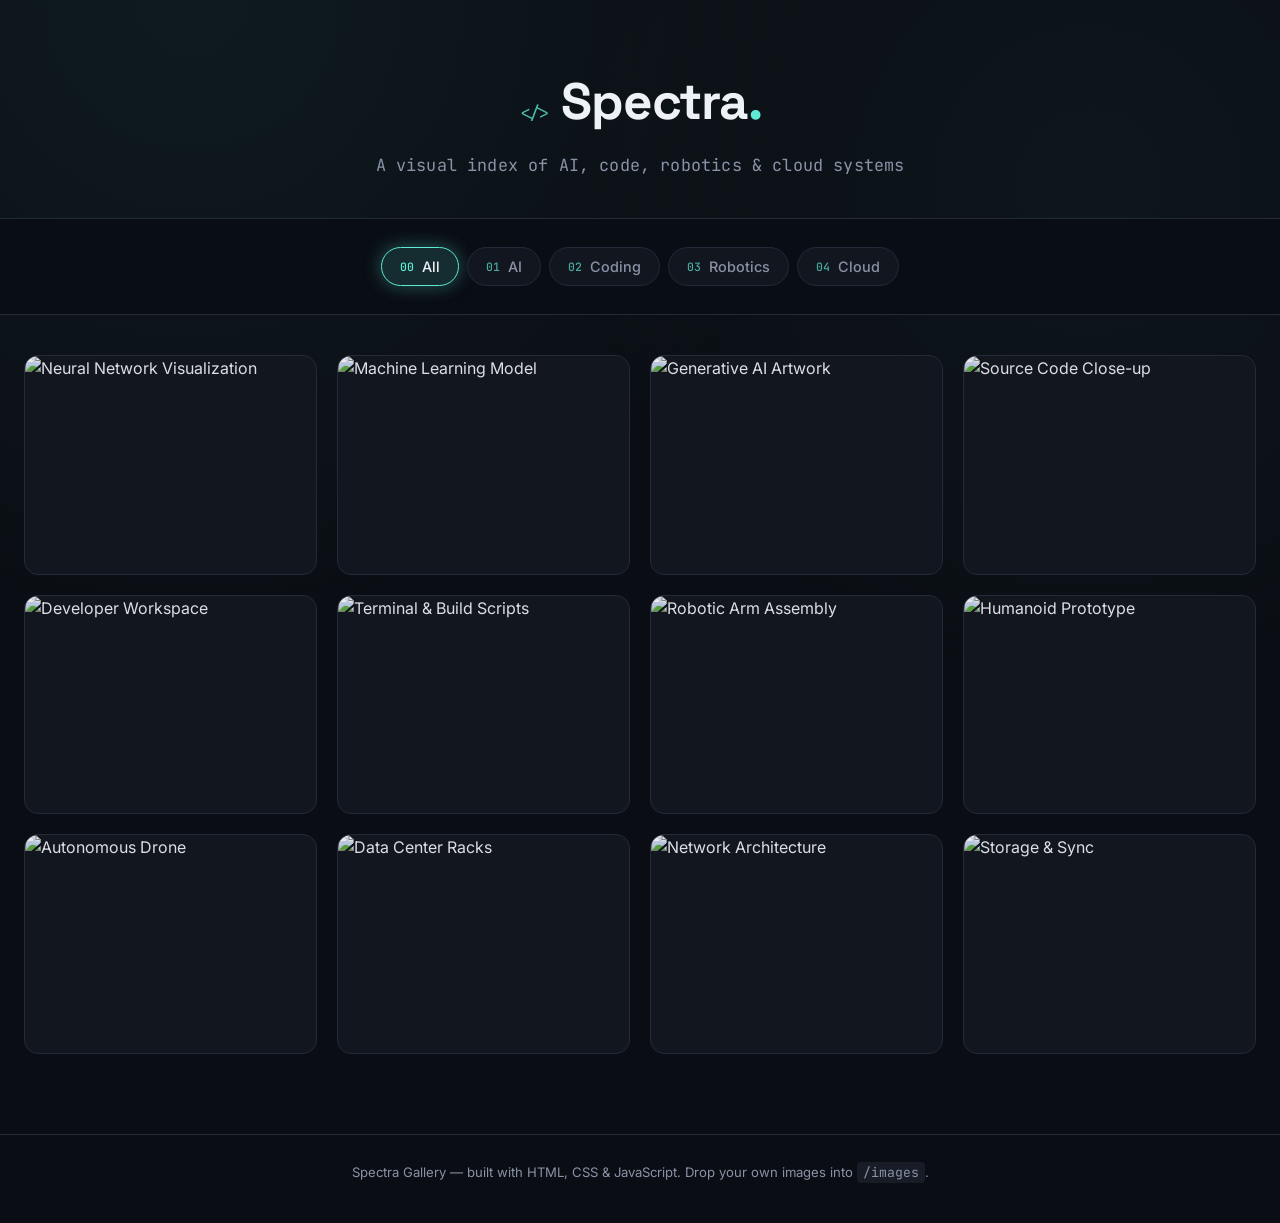
==== index.html @ 5295acdb "Initial commit" ====
<!DOCTYPE html>
<html lang="en">
<head>
  <meta charset="UTF-8" />
  <meta name="viewport" content="width=device-width, initial-scale=1.0" />
  <title>Future Tech Gallery</title>

  <!-- Google Fonts: Space Grotesk (display), Inter (body), JetBrains Mono (meta/labels) -->
  <link rel="preconnect" href="https://fonts.googleapis.com">
  <link rel="preconnect" href="https://fonts.gstatic.com" crossorigin>
  <link href="https://fonts.googleapis.com/css2?family=Space+Grotesk:wght@500;600;700&family=Inter:wght@400;500;600&family=JetBrains+Mono:wght@400;500&display=swap" rel="stylesheet">

  <link rel="stylesheet" href="style.css" />
</head>
<body>

  <!-- ============================= -->
  <!-- HEADER / HERO SECTION         -->
  <!-- ============================= -->
  <header class="site-header">
    <div class="header-inner">
      <div class="brand">
        <span class="brand-mark">&lt;/&gt;</span>
        <span class="brand-name">Spectra<span class="brand-dot">.</span></span>
      </div>
      <p class="brand-tagline">A visual index of AI, code, robotics &amp; cloud systems</p>
    </div>

    <!-- Decorative scanning line, purely aesthetic -->
    <div class="scan-line" aria-hidden="true"></div>
  </header>

  <!-- ============================= -->
  <!-- CATEGORY FILTER BAR           -->
  <!-- ============================= -->
  <nav class="filter-bar" aria-label="Filter gallery by category">
    <div class="filter-track" id="filterTrack">
      <button class="filter-btn is-active" data-filter="all">
        <span class="filter-index">00</span> All
      </button>
      <button class="filter-btn" data-filter="ai">
        <span class="filter-index">01</span> AI
      </button>
      <button class="filter-btn" data-filter="coding">
        <span class="filter-index">02</span> Coding
      </button>
      <button class="filter-btn" data-filter="robotics">
        <span class="filter-index">03</span> Robotics
      </button>
      <button class="filter-btn" data-filter="cloud">
        <span class="filter-index">04</span> Cloud
      </button>
    </div>
  </nav>

  <!-- ============================= -->
  <!-- MAIN GALLERY GRID             -->
  <!-- ============================= -->
  <main class="gallery-wrapper">
    <section class="gallery-grid" id="galleryGrid">
      <!-- Gallery items are rendered dynamically by script.js from the imageData array,
           but static markup is included here as the semantic source of truth /
           no-JS fallback. Each figure maps 1:1 to an entry in script.js. -->

      <!-- AI -->
      <figure class="gallery-item" data-category="ai" data-index="0">
        <img src="images/ai1.jpg" alt="Neural network visualization" loading="lazy" />
        <figcaption class="item-overlay">
          <span class="item-tag">AI</span>
          <span class="item-title">Neural Network Visualization</span>
        </figcaption>
      </figure>

      <figure class="gallery-item" data-category="ai" data-index="1">
        <img src="images/ai2.jpg" alt="Machine learning data model" loading="lazy" />
        <figcaption class="item-overlay">
          <span class="item-tag">AI</span>
          <span class="item-title">Machine Learning Model</span>
        </figcaption>
      </figure>

      <figure class="gallery-item" data-category="ai" data-index="2">
        <img src="images/ai3.jpg" alt="Generative AI artwork" loading="lazy" />
        <figcaption class="item-overlay">
          <span class="item-tag">AI</span>
          <span class="item-title">Generative AI Artwork</span>
        </figcaption>
      </figure>

      <!-- Coding -->
      <figure class="gallery-item" data-category="coding" data-index="3">
        <img src="images/code1.jpg" alt="Source code on screen" loading="lazy" />
        <figcaption class="item-overlay">
          <span class="item-tag">Coding</span>
          <span class="item-title">Source Code Close-up</span>
        </figcaption>
      </figure>

      <figure class="gallery-item" data-category="coding" data-index="4">
        <img src="images/code2.jpg" alt="Developer workspace setup" loading="lazy" />
        <figcaption class="item-overlay">
          <span class="item-tag">Coding</span>
          <span class="item-title">Developer Workspace</span>
        </figcaption>
      </figure>

      <figure class="gallery-item" data-category="coding" data-index="5">
        <img src="images/code3.jpg" alt="Terminal running build scripts" loading="lazy" />
        <figcaption class="item-overlay">
          <span class="item-tag">Coding</span>
          <span class="item-title">Terminal &amp; Build Scripts</span>
        </figcaption>
      </figure>

      <!-- Robotics -->
      <figure class="gallery-item" data-category="robotics" data-index="6">
        <img src="images/robot1.jpg" alt="Robotic arm on assembly line" loading="lazy" />
        <figcaption class="item-overlay">
          <span class="item-tag">Robotics</span>
          <span class="item-title">Robotic Arm Assembly</span>
        </figcaption>
      </figure>

      <figure class="gallery-item" data-category="robotics" data-index="7">
        <img src="images/robot2.jpg" alt="Humanoid robot prototype" loading="lazy" />
        <figcaption class="item-overlay">
          <span class="item-tag">Robotics</span>
          <span class="item-title">Humanoid Prototype</span>
        </figcaption>
      </figure>

      <figure class="gallery-item" data-category="robotics" data-index="8">
        <img src="images/robot3.jpg" alt="Autonomous drone in flight" loading="lazy" />
        <figcaption class="item-overlay">
          <span class="item-tag">Robotics</span>
          <span class="item-title">Autonomous Drone</span>
        </figcaption>
      </figure>

      <!-- Cloud -->
      <figure class="gallery-item" data-category="cloud" data-index="9">
        <img src="images/cloud1.jpg" alt="Cloud data center server racks" loading="lazy" />
        <figcaption class="item-overlay">
          <span class="item-tag">Cloud</span>
          <span class="item-title">Data Center Racks</span>
        </figcaption>
      </figure>

      <figure class="gallery-item" data-category="cloud" data-index="10">
        <img src="images/cloud2.jpg" alt="Cloud network architecture diagram" loading="lazy" />
        <figcaption class="item-overlay">
          <span class="item-tag">Cloud</span>
          <span class="item-title">Network Architecture</span>
        </figcaption>
      </figure>

      <figure class="gallery-item" data-category="cloud" data-index="11">
        <img src="images/cloud3.jpg" alt="Cloud storage and sync visualization" loading="lazy" />
        <figcaption class="item-overlay">
          <span class="item-tag">Cloud</span>
          <span class="item-title">Storage &amp; Sync</span>
        </figcaption>
      </figure>

    </section>

    <!-- Empty state shown when a filter matches nothing (kept hidden by default) -->
    <p class="empty-state" id="emptyState" hidden>No images in this category yet.</p>
  </main>

  <!-- ============================= -->
  <!-- LIGHTBOX / MODAL VIEWER       -->
  <!-- ============================= -->
  <div class="lightbox" id="lightbox" aria-hidden="true" role="dialog" aria-modal="true" aria-label="Image viewer">
    <div class="lightbox-backdrop" id="lightboxBackdrop"></div>

    <div class="lightbox-shell">
      <!-- Top meta bar: category tag + counter + close -->
      <div class="lightbox-meta">
        <span class="lightbox-tag" id="lightboxTag">AI</span>
        <span class="lightbox-counter" id="lightboxCounter">01 / 12</span>
        <button class="lightbox-close" id="lightboxClose" aria-label="Close viewer (Esc)">
          <span></span><span></span>
        </button>
      </div>

      <!-- Image stage -->
      <div class="lightbox-stage">
        <button class="lightbox-nav lightbox-prev" id="lightboxPrev" aria-label="Previous image">
          <svg viewBox="0 0 24 24" fill="none"><path d="M15 6l-6 6 6 6" stroke="currentColor" stroke-width="2" stroke-linecap="round" stroke-linejoin="round"/></svg>
        </button>

        <figure class="lightbox-figure">
          <img src="" alt="" id="lightboxImage" />
          <figcaption class="lightbox-caption" id="lightboxCaption"></figcaption>
        </figure>

        <button class="lightbox-nav lightbox-next" id="lightboxNext" aria-label="Next image">
          <svg viewBox="0 0 24 24" fill="none"><path d="M9 6l6 6-6 6" stroke="currentColor" stroke-width="2" stroke-linecap="round" stroke-linejoin="round"/></svg>
        </button>
      </div>

      <p class="lightbox-hint">Use <kbd>&larr;</kbd> <kbd>&rarr;</kbd> to navigate &middot; <kbd>Esc</kbd> to close</p>
    </div>
  </div>

  <footer class="site-footer">
    <p>Spectra Gallery &mdash; built with HTML, CSS &amp; JavaScript. Drop your own images into <code>/images</code>.</p>
  </footer>

  <script src="script.js"></script>
</body>
</html>
---- style.css ----
/* =====================================================================
   SPECTRA GALLERY — STYLESHEET
   Design tokens
   ---------------------------------------------------------------------
   Color:
     --bg            #0a0e14   deep near-black navy (base canvas)
     --surface       #12161f   card / panel surface
     --surface-alt   #171c27   elevated surface (hover state)
     --border        #232a38   hairline borders
     --text-primary  #eef1f6   headings / high-emphasis text
     --text-muted    #8992a6   secondary / supporting text
     --accent        #5eead4   teal — the single signature accent color
     --accent-dim    rgba(94,234,212,.14)
   Type:
     Display  -> 'Space Grotesk' (headings, brand)
     Body     -> 'Inter' (paragraphs, buttons)
     Mono     -> 'JetBrains Mono' (tags, counters, index numerals —
                 a nod to the dev/AI subject matter)
   ===================================================================== */

:root {
  --bg: #0a0e14;
  --surface: #12161f;
  --surface-alt: #171c27;
  --border: #232a38;
  --text-primary: #eef1f6;
  --text-muted: #8992a6;
  --accent: #5eead4;
  --accent-soft: rgba(94, 234, 212, 0.14);
  --accent-glow: rgba(94, 234, 212, 0.35);
  --radius-sm: 8px;
  --radius-md: 14px;
  --radius-lg: 20px;
  --ease: cubic-bezier(0.22, 1, 0.36, 1);
}

/* ---------------------------------------------------------------------
   RESET
--------------------------------------------------------------------- */
* {
  margin: 0;
  padding: 0;
  box-sizing: border-box;
}

html {
  scroll-behavior: smooth;
}

body {
  background: var(--bg);
  color: var(--text-primary);
  font-family: "Inter", system-ui, sans-serif;
  line-height: 1.5;
  min-height: 100vh;
  overflow-x: hidden;
  /* Subtle ambient radial glow behind everything — restrained, not maximalist */
  background-image:
    radial-gradient(circle at 15% 0%, rgba(94, 234, 212, 0.06), transparent 45%),
    radial-gradient(circle at 85% 20%, rgba(94, 234, 212, 0.04), transparent 40%);
  background-attachment: fixed;
}

img {
  display: block;
  max-width: 100%;
}

button {
  font-family: inherit;
  cursor: pointer;
  border: none;
  background: none;
  color: inherit;
}

kbd {
  font-family: "JetBrains Mono", monospace;
  background: var(--surface-alt);
  border: 1px solid var(--border);
  border-radius: 4px;
  padding: 1px 6px;
  font-size: 0.75rem;
}

/* Respect reduced-motion preference site-wide */
@media (prefers-reduced-motion: reduce) {
  * {
    animation-duration: 0.001ms !important;
    animation-iteration-count: 1 !important;
    transition-duration: 0.001ms !important;
    scroll-behavior: auto !important;
  }
}

/* ---------------------------------------------------------------------
   HEADER / HERO
--------------------------------------------------------------------- */
.site-header {
  position: relative;
  padding: 64px 24px 40px;
  text-align: center;
  overflow: hidden;
  border-bottom: 1px solid var(--border);
}

.header-inner {
  position: relative;
  z-index: 2;
}

.brand {
  display: inline-flex;
  align-items: baseline;
  gap: 10px;
  font-family: "Space Grotesk", sans-serif;
}

.brand-mark {
  font-family: "JetBrains Mono", monospace;
  color: var(--accent);
  font-size: 1.1rem;
  opacity: 0.8;
}

.brand-name {
  font-size: clamp(2rem, 5vw, 3.2rem);
  font-weight: 700;
  letter-spacing: -0.02em;
}

.brand-dot {
  color: var(--accent);
}

.brand-tagline {
  margin-top: 12px;
  color: var(--text-muted);
  font-size: clamp(0.9rem, 1.5vw, 1.05rem);
  font-family: "JetBrains Mono", monospace;
  letter-spacing: 0.01em;
}

/* Decorative animated scan-line under the hero — signature motion accent */
.scan-line {
  position: absolute;
  bottom: 0;
  left: -100%;
  width: 40%;
  height: 1px;
  background: linear-gradient(90deg, transparent, var(--accent), transparent);
  animation: scan 5s linear infinite;
  opacity: 0.7;
}

@keyframes scan {
  0% { left: -40%; }
  100% { left: 100%; }
}

/* ---------------------------------------------------------------------
   FILTER BAR
--------------------------------------------------------------------- */
.filter-bar {
  display: flex;
  justify-content: center;
  padding: 28px 16px;
  position: sticky;
  top: 0;
  z-index: 50;
  background: rgba(10, 14, 20, 0.85);
  backdrop-filter: blur(10px);
  border-bottom: 1px solid var(--border);
}

.filter-track {
  display: flex;
  gap: 8px;
  flex-wrap: wrap;
  justify-content: center;
  max-width: 900px;
}

.filter-btn {
  display: inline-flex;
  align-items: center;
  gap: 8px;
  padding: 10px 18px;
  border-radius: 999px;
  border: 1px solid var(--border);
  background: var(--surface);
  color: var(--text-muted);
  font-size: 0.9rem;
  font-weight: 500;
  transition: all 0.25s var(--ease);
}

.filter-index {
  font-family: "JetBrains Mono", monospace;
  font-size: 0.72rem;
  color: var(--accent);
  opacity: 0.7;
}

.filter-btn:hover {
  color: var(--text-primary);
  border-color: var(--accent);
  transform: translateY(-1px);
}

.filter-btn.is-active {
  background: var(--accent-soft);
  border-color: var(--accent);
  color: var(--text-primary);
  box-shadow: 0 0 18px var(--accent-glow);
}

.filter-btn.is-active .filter-index {
  opacity: 1;
}

/* ---------------------------------------------------------------------
   GALLERY GRID
--------------------------------------------------------------------- */
.gallery-wrapper {
  max-width: 1400px;
  margin: 0 auto;
  padding: 40px 24px 80px;
}

.gallery-grid {
  display: grid;
  grid-template-columns: repeat(auto-fill, minmax(260px, 1fr));
  gap: 20px;
}

.gallery-item {
  position: relative;
  border-radius: var(--radius-md);
  overflow: hidden;
  aspect-ratio: 4 / 3;
  background: var(--surface);
  border: 1px solid var(--border);
  cursor: pointer;
  transition: transform 0.4s var(--ease), border-color 0.4s var(--ease), box-shadow 0.4s var(--ease);
  /* Staggered fade-in on load, handled via .is-visible toggled by JS/IntersectionObserver */
  opacity: 0;
  transform: translateY(16px);
  animation: rise 0.6s var(--ease) forwards;
}

@keyframes rise {
  to {
    opacity: 1;
    transform: translateY(0);
  }
}

.gallery-item img {
  width: 100%;
  height: 100%;
  object-fit: cover;
  transition: transform 0.6s var(--ease), filter 0.6s var(--ease);
  filter: saturate(0.9) brightness(0.92);
}

.gallery-item:hover {
  transform: translateY(-6px);
  border-color: var(--accent);
  box-shadow: 0 20px 40px -20px rgba(0, 0, 0, 0.6), 0 0 0 1px var(--accent-glow);
}

.gallery-item:hover img {
  transform: scale(1.08);
  filter: saturate(1.1) brightness(1);
}

/* Overlay caption revealed on hover */
.item-overlay {
  position: absolute;
  inset: auto 0 0 0;
  padding: 16px;
  display: flex;
  flex-direction: column;
  gap: 6px;
  background: linear-gradient(180deg, transparent, rgba(6, 8, 12, 0.92) 70%);
  transform: translateY(12px);
  opacity: 0;
  transition: all 0.35s var(--ease);
}

.gallery-item:hover .item-overlay,
.gallery-item:focus-within .item-overlay {
  transform: translateY(0);
  opacity: 1;
}

.item-tag {
  align-self: flex-start;
  font-family: "JetBrains Mono", monospace;
  font-size: 0.68rem;
  letter-spacing: 0.04em;
  text-transform: uppercase;
  color: var(--accent);
  background: rgba(94, 234, 212, 0.1);
  border: 1px solid var(--accent-glow);
  padding: 3px 8px;
  border-radius: 999px;
}

.item-title {
  font-family: "Space Grotesk", sans-serif;
  font-size: 0.95rem;
  font-weight: 600;
  color: var(--text-primary);
}

/* Filtering transition state — items leaving/entering the active filter */
.gallery-item.is-hidden {
  display: none;
}

.empty-state {
  text-align: center;
  color: var(--text-muted);
  font-family: "JetBrains Mono", monospace;
  padding: 60px 0;
}

/* ---------------------------------------------------------------------
   LIGHTBOX
--------------------------------------------------------------------- */
.lightbox {
  position: fixed;
  inset: 0;
  z-index: 200;
  display: flex;
  align-items: center;
  justify-content: center;
  visibility: hidden;
  opacity: 0;
  transition: opacity 0.35s var(--ease), visibility 0.35s var(--ease);
}

.lightbox.is-open {
  visibility: visible;
  opacity: 1;
}

.lightbox-backdrop {
  position: absolute;
  inset: 0;
  background: rgba(6, 8, 12, 0.88);
  backdrop-filter: blur(6px);
}

.lightbox-shell {
  position: relative;
  z-index: 2;
  width: min(92vw, 1100px);
  max-height: 92vh;
  display: flex;
  flex-direction: column;
  gap: 16px;
  transform: scale(0.96);
  opacity: 0;
  transition: transform 0.35s var(--ease), opacity 0.35s var(--ease);
}

.lightbox.is-open .lightbox-shell {
  transform: scale(1);
  opacity: 1;
}

.lightbox-meta {
  display: flex;
  align-items: center;
  gap: 14px;
  font-family: "JetBrains Mono", monospace;
  font-size: 0.8rem;
  color: var(--text-muted);
}

.lightbox-tag {
  color: var(--accent);
  border: 1px solid var(--accent-glow);
  background: var(--accent-soft);
  padding: 4px 10px;
  border-radius: 999px;
  text-transform: uppercase;
  letter-spacing: 0.04em;
}

.lightbox-counter {
  letter-spacing: 0.03em;
}

.lightbox-close {
  margin-left: auto;
  position: relative;
  width: 40px;
  height: 40px;
  border-radius: 50%;
  border: 1px solid var(--border);
  background: var(--surface);
  transition: all 0.25s var(--ease);
}

.lightbox-close span {
  position: absolute;
  top: 50%;
  left: 50%;
  width: 16px;
  height: 2px;
  background: var(--text-muted);
  transform-origin: center;
}

.lightbox-close span:first-child { transform: translate(-50%, -50%) rotate(45deg); }
.lightbox-close span:last-child  { transform: translate(-50%, -50%) rotate(-45deg); }

.lightbox-close:hover {
  border-color: var(--accent);
  background: var(--accent-soft);
}

.lightbox-close:hover span {
  background: var(--accent);
}

.lightbox-stage {
  position: relative;
  display: flex;
  align-items: center;
  gap: 12px;
  flex: 1;
  min-height: 0;
}

.lightbox-figure {
  flex: 1;
  min-width: 0;
  border-radius: var(--radius-lg);
  overflow: hidden;
  border: 1px solid var(--border);
  background: var(--surface);
  display: flex;
  flex-direction: column;
  max-height: 74vh;
}

.lightbox-figure img {
  width: 100%;
  height: 100%;
  max-height: 66vh;
  object-fit: contain;
  background: #060810;
  animation: fade-scale 0.4s var(--ease);
}

@keyframes fade-scale {
  from { opacity: 0; transform: scale(0.98); }
  to   { opacity: 1; transform: scale(1); }
}

.lightbox-caption {
  padding: 12px 18px;
  font-size: 0.9rem;
  color: var(--text-muted);
  border-top: 1px solid var(--border);
}

.lightbox-nav {
  flex-shrink: 0;
  width: 48px;
  height: 48px;
  border-radius: 50%;
  background: var(--surface);
  border: 1px solid var(--border);
  color: var(--text-primary);
  display: flex;
  align-items: center;
  justify-content: center;
  transition: all 0.25s var(--ease);
}

.lightbox-nav svg {
  width: 22px;
  height: 22px;
}

.lightbox-nav:hover {
  border-color: var(--accent);
  color: var(--accent);
  box-shadow: 0 0 18px var(--accent-glow);
  transform: translateY(-2px);
}

.lightbox-hint {
  text-align: center;
  color: var(--text-muted);
  font-size: 0.8rem;
}

.lightbox-hint kbd {
  margin: 0 2px;
}

/* ---------------------------------------------------------------------
   FOOTER
--------------------------------------------------------------------- */
.site-footer {
  text-align: center;
  padding: 28px 16px 40px;
  color: var(--text-muted);
  font-size: 0.82rem;
  border-top: 1px solid var(--border);
}

.site-footer code {
  font-family: "JetBrains Mono", monospace;
  background: var(--surface-alt);
  padding: 2px 6px;
  border-radius: 4px;
}

/* ---------------------------------------------------------------------
   RESPONSIVE BREAKPOINTS
--------------------------------------------------------------------- */

/* Tablet */
@media (max-width: 900px) {
  .gallery-grid {
    grid-template-columns: repeat(auto-fill, minmax(220px, 1fr));
    gap: 16px;
  }

  .lightbox-nav {
    width: 40px;
    height: 40px;
  }
}

/* Mobile */
@media (max-width: 600px) {
  .site-header {
    padding: 48px 16px 32px;
  }

  .filter-bar {
    padding: 18px 12px;
  }

  .filter-btn {
    padding: 8px 14px;
    font-size: 0.82rem;
  }

  .gallery-wrapper {
    padding: 28px 16px 60px;
  }

  .gallery-grid {
    grid-template-columns: repeat(2, 1fr);
    gap: 10px;
  }

  .item-title {
    font-size: 0.8rem;
  }

  /* Stack nav buttons above/below the image on very small screens
     so they never overlap the picture */
  .lightbox-shell {
    width: 96vw;
  }

  .lightbox-stage {
    flex-direction: column;
  }

  .lightbox-nav {
    position: absolute;
    top: 50%;
    transform: translateY(-50%);
    z-index: 3;
  }

  .lightbox-prev { left: 4px; }
  .lightbox-next { right: 4px; }

  .lightbox-figure {
    max-height: 60vh;
  }

  .lightbox-figure img {
    max-height: 52vh;
  }
}

/* Very small phones */
@media (max-width: 380px) {
  .gallery-grid {
    grid-template-columns: 1fr 1fr;
    gap: 8px;
  }

  .brand-name {
    font-size: 1.7rem;
  }
}
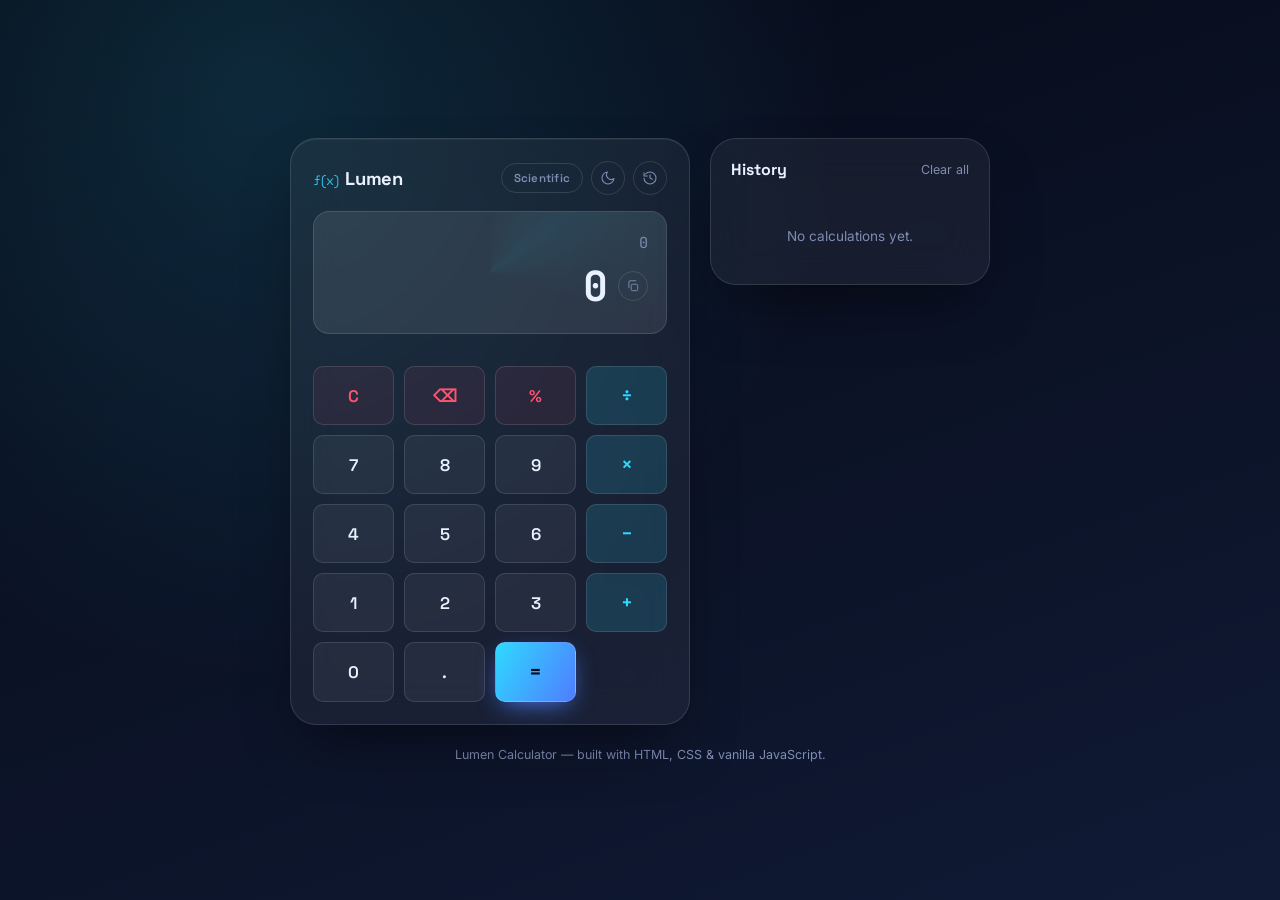
==== commit 23c1e3f6: "Add files via upload" ====
--- a/index.html
+++ b/index.html
@@ -3,209 +3,129 @@
 <head>
   <meta charset="UTF-8" />
   <meta name="viewport" content="width=device-width, initial-scale=1.0" />
-  <title>Future Tech Gallery</title>
+  <title>Lumen &mdash; Smart Calculator</title>
 
-  <!-- Google Fonts: Space Grotesk (display), Inter (body), JetBrains Mono (meta/labels) -->
+  <!-- Space Grotesk (display/UI), JetBrains Mono (numeric readout), Inter (small text) -->
   <link rel="preconnect" href="https://fonts.googleapis.com">
   <link rel="preconnect" href="https://fonts.gstatic.com" crossorigin>
-  <link href="https://fonts.googleapis.com/css2?family=Space+Grotesk:wght@500;600;700&family=Inter:wght@400;500;600&family=JetBrains+Mono:wght@400;500&display=swap" rel="stylesheet">
+  <link href="https://fonts.googleapis.com/css2?family=Space+Grotesk:wght@500;600;700&family=JetBrains+Mono:wght@400;500;700&family=Inter:wght@400;500;600&display=swap" rel="stylesheet">
 
   <link rel="stylesheet" href="style.css" />
 </head>
-<body>
+<body data-theme="dark">
 
-  <!-- ============================= -->
-  <!-- HEADER / HERO SECTION         -->
-  <!-- ============================= -->
-  <header class="site-header">
-    <div class="header-inner">
-      <div class="brand">
-        <span class="brand-mark">&lt;/&gt;</span>
-        <span class="brand-name">Spectra<span class="brand-dot">.</span></span>
+  <div class="app-shell">
+
+    <!-- ============================= -->
+    <!-- CALCULATOR CARD               -->
+    <!-- ============================= -->
+    <main class="calculator" id="calculator">
+
+      <!-- Top bar: brand, mode switch, theme toggle, history toggle -->
+      <header class="calc-topbar">
+        <div class="brand">
+          <span class="brand-glyph">&fnof;(x)</span>
+          <span class="brand-name">Lumen</span>
+        </div>
+
+        <div class="topbar-actions">
+          <!-- Standard / Scientific mode switch -->
+          <button class="mode-toggle" id="modeToggle" aria-pressed="false" title="Toggle scientific mode">
+            <span>Scientific</span>
+          </button>
+
+          <!-- Light / dark theme toggle -->
+          <button class="icon-btn" id="themeToggle" aria-label="Toggle light/dark theme" title="Toggle theme">
+            <svg class="icon icon-moon" viewBox="0 0 24 24" fill="none"><path d="M21 12.79A9 9 0 1111.21 3 7 7 0 0021 12.79z" stroke="currentColor" stroke-width="1.6" stroke-linecap="round" stroke-linejoin="round"/></svg>
+            <svg class="icon icon-sun" viewBox="0 0 24 24" fill="none"><circle cx="12" cy="12" r="4.2" stroke="currentColor" stroke-width="1.6"/><path d="M12 2v2.5M12 19.5V22M4.2 4.2l1.8 1.8M18 18l1.8 1.8M2 12h2.5M19.5 12H22M4.2 19.8L6 18M18 6l1.8-1.8" stroke="currentColor" stroke-width="1.6" stroke-linecap="round"/></svg>
+          </button>
+
+          <!-- History drawer toggle -->
+          <button class="icon-btn" id="historyToggle" aria-label="Toggle calculation history" title="History">
+            <svg class="icon" viewBox="0 0 24 24" fill="none"><path d="M3 12a9 9 0 109-9 9 9 0 00-6.7 3M3 4v5h5" stroke="currentColor" stroke-width="1.6" stroke-linecap="round" stroke-linejoin="round"/><path d="M12 7v5l3.5 2" stroke="currentColor" stroke-width="1.6" stroke-linecap="round" stroke-linejoin="round"/></svg>
+          </button>
+        </div>
+      </header>
+
+      <!-- ============================= -->
+      <!-- DISPLAY                       -->
+      <!-- ============================= -->
+      <section class="display" id="display">
+        <div class="display-expression" id="expression" aria-live="polite">0</div>
+        <div class="display-result-row">
+          <div class="display-result" id="result">0</div>
+          <button class="copy-btn" id="copyBtn" aria-label="Copy result" title="Copy result">
+            <svg class="icon" viewBox="0 0 24 24" fill="none"><rect x="9" y="9" width="11" height="11" rx="2" stroke="currentColor" stroke-width="1.6"/><path d="M5 15V5a2 2 0 012-2h10" stroke="currentColor" stroke-width="1.6" stroke-linecap="round"/></svg>
+          </button>
+        </div>
+        <span class="copy-toast" id="copyToast">Copied</span>
+      </section>
+
+      <!-- ============================= -->
+      <!-- SCIENTIFIC PANEL (hidden by default) -->
+      <!-- ============================= -->
+      <section class="scientific-panel" id="scientificPanel">
+        <button class="btn btn-sci" data-action="sin">sin</button>
+        <button class="btn btn-sci" data-action="cos">cos</button>
+        <button class="btn btn-sci" data-action="tan">tan</button>
+        <button class="btn btn-sci" data-action="sqrt">&radic;x</button>
+        <button class="btn btn-sci" data-action="square">x&sup2;</button>
+        <button class="btn btn-sci" data-action="power">x^y</button>
+        <button class="btn btn-sci" data-action="pi">&pi;</button>
+        <button class="btn btn-sci" data-action="e">e</button>
+        <button class="btn btn-sci" data-action="log">log</button>
+      </section>
+
+      <!-- ============================= -->
+      <!-- BUTTON GRID                   -->
+      <!-- ============================= -->
+      <section class="keypad">
+        <button class="btn btn-fn" data-action="clear">C</button>
+        <button class="btn btn-fn" data-action="delete">&#9003;</button>
+        <button class="btn btn-fn" data-action="percent">%</button>
+        <button class="btn btn-op" data-action="divide">&divide;</button>
+
+        <button class="btn btn-num" data-value="7">7</button>
+        <button class="btn btn-num" data-value="8">8</button>
+        <button class="btn btn-num" data-value="9">9</button>
+        <button class="btn btn-op" data-action="multiply">&times;</button>
+
+        <button class="btn btn-num" data-value="4">4</button>
+        <button class="btn btn-num" data-value="5">5</button>
+        <button class="btn btn-num" data-value="6">6</button>
+        <button class="btn btn-op" data-action="subtract">&minus;</button>
+
+        <button class="btn btn-num" data-value="1">1</button>
+        <button class="btn btn-num" data-value="2">2</button>
+        <button class="btn btn-num" data-value="3">3</button>
+        <button class="btn btn-op" data-action="add">+</button>
+
+        <button class="btn btn-num btn-zero" data-value="0">0</button>
+        <button class="btn btn-num" data-value=".">.</button>
+        <button class="btn btn-equals" data-action="equals">=</button>
+      </section>
+    </main>
+
+    <!-- ============================= -->
+    <!-- HISTORY DRAWER                -->
+    <!-- ============================= -->
+    <aside class="history-drawer" id="historyDrawer" aria-hidden="true">
+      <div class="history-header">
+        <h2>History</h2>
+        <button class="text-btn" id="clearHistory">Clear all</button>
       </div>
-      <p class="brand-tagline">A visual index of AI, code, robotics &amp; cloud systems</p>
-    </div>
+      <ul class="history-list" id="historyList">
+        <!-- History items injected by script.js -->
+      </ul>
+      <p class="history-empty" id="historyEmpty">No calculations yet.</p>
+    </aside>
 
-    <!-- Decorative scanning line, purely aesthetic -->
-    <div class="scan-line" aria-hidden="true"></div>
-  </header>
-
-  <!-- ============================= -->
-  <!-- CATEGORY FILTER BAR           -->
-  <!-- ============================= -->
-  <nav class="filter-bar" aria-label="Filter gallery by category">
-    <div class="filter-track" id="filterTrack">
-      <button class="filter-btn is-active" data-filter="all">
-        <span class="filter-index">00</span> All
-      </button>
-      <button class="filter-btn" data-filter="ai">
-        <span class="filter-index">01</span> AI
-      </button>
-      <button class="filter-btn" data-filter="coding">
-        <span class="filter-index">02</span> Coding
-      </button>
-      <button class="filter-btn" data-filter="robotics">
-        <span class="filter-index">03</span> Robotics
-      </button>
-      <button class="filter-btn" data-filter="cloud">
-        <span class="filter-index">04</span> Cloud
-      </button>
-    </div>
-  </nav>
-
-  <!-- ============================= -->
-  <!-- MAIN GALLERY GRID             -->
-  <!-- ============================= -->
-  <main class="gallery-wrapper">
-    <section class="gallery-grid" id="galleryGrid">
-      <!-- Gallery items are rendered dynamically by script.js from the imageData array,
-           but static markup is included here as the semantic source of truth /
-           no-JS fallback. Each figure maps 1:1 to an entry in script.js. -->
-
-      <!-- AI -->
-      <figure class="gallery-item" data-category="ai" data-index="0">
-        <img src="images/ai1.jpg" alt="Neural network visualization" loading="lazy" />
-        <figcaption class="item-overlay">
-          <span class="item-tag">AI</span>
-          <span class="item-title">Neural Network Visualization</span>
-        </figcaption>
-      </figure>
-
-      <figure class="gallery-item" data-category="ai" data-index="1">
-        <img src="images/ai2.jpg" alt="Machine learning data model" loading="lazy" />
-        <figcaption class="item-overlay">
-          <span class="item-tag">AI</span>
-          <span class="item-title">Machine Learning Model</span>
-        </figcaption>
-      </figure>
-
-      <figure class="gallery-item" data-category="ai" data-index="2">
-        <img src="images/ai3.jpg" alt="Generative AI artwork" loading="lazy" />
-        <figcaption class="item-overlay">
-          <span class="item-tag">AI</span>
-          <span class="item-title">Generative AI Artwork</span>
-        </figcaption>
-      </figure>
-
-      <!-- Coding -->
-      <figure class="gallery-item" data-category="coding" data-index="3">
-        <img src="images/code1.jpg" alt="Source code on screen" loading="lazy" />
-        <figcaption class="item-overlay">
-          <span class="item-tag">Coding</span>
-          <span class="item-title">Source Code Close-up</span>
-        </figcaption>
-      </figure>
-
-      <figure class="gallery-item" data-category="coding" data-index="4">
-        <img src="images/code2.jpg" alt="Developer workspace setup" loading="lazy" />
-        <figcaption class="item-overlay">
-          <span class="item-tag">Coding</span>
-          <span class="item-title">Developer Workspace</span>
-        </figcaption>
-      </figure>
-
-      <figure class="gallery-item" data-category="coding" data-index="5">
-        <img src="images/code3.jpg" alt="Terminal running build scripts" loading="lazy" />
-        <figcaption class="item-overlay">
-          <span class="item-tag">Coding</span>
-          <span class="item-title">Terminal &amp; Build Scripts</span>
-        </figcaption>
-      </figure>
-
-      <!-- Robotics -->
-      <figure class="gallery-item" data-category="robotics" data-index="6">
-        <img src="images/robot1.jpg" alt="Robotic arm on assembly line" loading="lazy" />
-        <figcaption class="item-overlay">
-          <span class="item-tag">Robotics</span>
-          <span class="item-title">Robotic Arm Assembly</span>
-        </figcaption>
-      </figure>
-
-      <figure class="gallery-item" data-category="robotics" data-index="7">
-        <img src="images/robot2.jpg" alt="Humanoid robot prototype" loading="lazy" />
-        <figcaption class="item-overlay">
-          <span class="item-tag">Robotics</span>
-          <span class="item-title">Humanoid Prototype</span>
-        </figcaption>
-      </figure>
-
-      <figure class="gallery-item" data-category="robotics" data-index="8">
-        <img src="images/robot3.jpg" alt="Autonomous drone in flight" loading="lazy" />
-        <figcaption class="item-overlay">
-          <span class="item-tag">Robotics</span>
-          <span class="item-title">Autonomous Drone</span>
-        </figcaption>
-      </figure>
-
-      <!-- Cloud -->
-      <figure class="gallery-item" data-category="cloud" data-index="9">
-        <img src="images/cloud1.jpg" alt="Cloud data center server racks" loading="lazy" />
-        <figcaption class="item-overlay">
-          <span class="item-tag">Cloud</span>
-          <span class="item-title">Data Center Racks</span>
-        </figcaption>
-      </figure>
-
-      <figure class="gallery-item" data-category="cloud" data-index="10">
-        <img src="images/cloud2.jpg" alt="Cloud network architecture diagram" loading="lazy" />
-        <figcaption class="item-overlay">
-          <span class="item-tag">Cloud</span>
-          <span class="item-title">Network Architecture</span>
-        </figcaption>
-      </figure>
-
-      <figure class="gallery-item" data-category="cloud" data-index="11">
-        <img src="images/cloud3.jpg" alt="Cloud storage and sync visualization" loading="lazy" />
-        <figcaption class="item-overlay">
-          <span class="item-tag">Cloud</span>
-          <span class="item-title">Storage &amp; Sync</span>
-        </figcaption>
-      </figure>
-
-    </section>
-
-    <!-- Empty state shown when a filter matches nothing (kept hidden by default) -->
-    <p class="empty-state" id="emptyState" hidden>No images in this category yet.</p>
-  </main>
-
-  <!-- ============================= -->
-  <!-- LIGHTBOX / MODAL VIEWER       -->
-  <!-- ============================= -->
-  <div class="lightbox" id="lightbox" aria-hidden="true" role="dialog" aria-modal="true" aria-label="Image viewer">
-    <div class="lightbox-backdrop" id="lightboxBackdrop"></div>
-
-    <div class="lightbox-shell">
-      <!-- Top meta bar: category tag + counter + close -->
-      <div class="lightbox-meta">
-        <span class="lightbox-tag" id="lightboxTag">AI</span>
-        <span class="lightbox-counter" id="lightboxCounter">01 / 12</span>
-        <button class="lightbox-close" id="lightboxClose" aria-label="Close viewer (Esc)">
-          <span></span><span></span>
-        </button>
-      </div>
-
-      <!-- Image stage -->
-      <div class="lightbox-stage">
-        <button class="lightbox-nav lightbox-prev" id="lightboxPrev" aria-label="Previous image">
-          <svg viewBox="0 0 24 24" fill="none"><path d="M15 6l-6 6 6 6" stroke="currentColor" stroke-width="2" stroke-linecap="round" stroke-linejoin="round"/></svg>
-        </button>
-
-        <figure class="lightbox-figure">
-          <img src="" alt="" id="lightboxImage" />
-          <figcaption class="lightbox-caption" id="lightboxCaption"></figcaption>
-        </figure>
-
-        <button class="lightbox-nav lightbox-next" id="lightboxNext" aria-label="Next image">
-          <svg viewBox="0 0 24 24" fill="none"><path d="M9 6l6 6-6 6" stroke="currentColor" stroke-width="2" stroke-linecap="round" stroke-linejoin="round"/></svg>
-        </button>
-      </div>
-
-      <p class="lightbox-hint">Use <kbd>&larr;</kbd> <kbd>&rarr;</kbd> to navigate &middot; <kbd>Esc</kbd> to close</p>
-    </div>
+    <!-- Backdrop for mobile history drawer -->
+    <div class="drawer-backdrop" id="drawerBackdrop"></div>
   </div>
 
-  <footer class="site-footer">
-    <p>Spectra Gallery &mdash; built with HTML, CSS &amp; JavaScript. Drop your own images into <code>/images</code>.</p>
+  <footer class="page-footer">
+    <p>Lumen Calculator &mdash; built with HTML, CSS &amp; vanilla JavaScript.</p>
   </footer>
 
   <script src="script.js"></script>
--- a/style.css
+++ b/style.css
@@ -1,37 +1,55 @@
 /* =====================================================================
-   SPECTRA GALLERY — STYLESHEET
-   Design tokens
+   LUMEN CALCULATOR — STYLESHEET
    ---------------------------------------------------------------------
-   Color:
-     --bg            #0a0e14   deep near-black navy (base canvas)
-     --surface       #12161f   card / panel surface
-     --surface-alt   #171c27   elevated surface (hover state)
-     --border        #232a38   hairline borders
-     --text-primary  #eef1f6   headings / high-emphasis text
-     --text-muted    #8992a6   secondary / supporting text
-     --accent        #5eead4   teal — the single signature accent color
-     --accent-dim    rgba(94,234,212,.14)
+   DESIGN TOKENS
+   Color (dark theme, default):
+     --bg-start / --bg-end   deep navy gradient canvas
+     --glass                 translucent panel fill (glassmorphism)
+     --glass-border          hairline edge on glass panels
+     --accent / --accent-2   blue-neon gradient pair (signature color)
+     --text-primary/-muted   readout + label text
    Type:
-     Display  -> 'Space Grotesk' (headings, brand)
-     Body     -> 'Inter' (paragraphs, buttons)
-     Mono     -> 'JetBrains Mono' (tags, counters, index numerals —
-                 a nod to the dev/AI subject matter)
+     Display  -> 'Space Grotesk'  (brand, labels, buttons)
+     Numeric  -> 'JetBrains Mono' (the calculator readout — fixed-width
+                 digits so numbers never jitter as they change)
+     Body     -> 'Inter'          (history list, small UI text)
    ===================================================================== */
 
 :root {
-  --bg: #0a0e14;
-  --surface: #12161f;
-  --surface-alt: #171c27;
-  --border: #232a38;
-  --text-primary: #eef1f6;
-  --text-muted: #8992a6;
-  --accent: #5eead4;
-  --accent-soft: rgba(94, 234, 212, 0.14);
-  --accent-glow: rgba(94, 234, 212, 0.35);
-  --radius-sm: 8px;
-  --radius-md: 14px;
-  --radius-lg: 20px;
+  /* ---- Dark theme (default) ---- */
+  --bg-start: #060a16;
+  --bg-end: #101a35;
+  --glass: rgba(255, 255, 255, 0.055);
+  --glass-strong: rgba(255, 255, 255, 0.09);
+  --glass-border: rgba(255, 255, 255, 0.12);
+  --accent: #2fd9ff;
+  --accent-2: #4f7dff;
+  --accent-soft: rgba(47, 217, 255, 0.14);
+  --text-primary: #eaf2ff;
+  --text-muted: #7f8db3;
+  --danger: #ff5470;
+  --shadow-color: rgba(0, 0, 0, 0.5);
+
+  --radius-sm: 10px;
+  --radius-md: 16px;
+  --radius-lg: 26px;
   --ease: cubic-bezier(0.22, 1, 0.36, 1);
+}
+
+/* ---- Light theme overrides ---- */
+body[data-theme="light"] {
+  --bg-start: #eef3fb;
+  --bg-end: #dbe6f8;
+  --glass: rgba(255, 255, 255, 0.55);
+  --glass-strong: rgba(255, 255, 255, 0.8);
+  --glass-border: rgba(20, 40, 80, 0.12);
+  --accent: #0091b8;
+  --accent-2: #3b5fe0;
+  --accent-soft: rgba(0, 145, 184, 0.12);
+  --text-primary: #10182c;
+  --text-muted: #56637f;
+  --danger: #d63c5e;
+  --shadow-color: rgba(30, 45, 90, 0.18);
 }
 
 /* ---------------------------------------------------------------------
@@ -43,569 +61,550 @@
   box-sizing: border-box;
 }
 
-html {
-  scroll-behavior: smooth;
-}
-
 body {
-  background: var(--bg);
+  min-height: 100vh;
+  display: flex;
+  flex-direction: column;
+  align-items: center;
+  justify-content: center;
+  font-family: "Inter", system-ui, sans-serif;
   color: var(--text-primary);
-  font-family: "Inter", system-ui, sans-serif;
-  line-height: 1.5;
-  min-height: 100vh;
-  overflow-x: hidden;
-  /* Subtle ambient radial glow behind everything — restrained, not maximalist */
-  background-image:
-    radial-gradient(circle at 15% 0%, rgba(94, 234, 212, 0.06), transparent 45%),
-    radial-gradient(circle at 85% 20%, rgba(94, 234, 212, 0.04), transparent 40%);
+  background: radial-gradient(circle at 20% 10%, var(--accent-soft), transparent 45%),
+              linear-gradient(160deg, var(--bg-start), var(--bg-end));
   background-attachment: fixed;
-}
-
-img {
-  display: block;
-  max-width: 100%;
+  transition: background 0.5s var(--ease), color 0.5s var(--ease);
+  padding: 32px 16px;
 }
 
 button {
   font-family: inherit;
+  border: none;
   cursor: pointer;
-  border: none;
+  color: inherit;
   background: none;
-  color: inherit;
-}
-
-kbd {
-  font-family: "JetBrains Mono", monospace;
-  background: var(--surface-alt);
-  border: 1px solid var(--border);
-  border-radius: 4px;
-  padding: 1px 6px;
-  font-size: 0.75rem;
-}
-
-/* Respect reduced-motion preference site-wide */
+}
+
+ul {
+  list-style: none;
+}
+
 @media (prefers-reduced-motion: reduce) {
   * {
     animation-duration: 0.001ms !important;
-    animation-iteration-count: 1 !important;
     transition-duration: 0.001ms !important;
-    scroll-behavior: auto !important;
-  }
-}
-
-/* ---------------------------------------------------------------------
-   HEADER / HERO
---------------------------------------------------------------------- */
-.site-header {
+  }
+}
+
+/* ---------------------------------------------------------------------
+   APP SHELL — positions calculator + history drawer side by side on
+   desktop, stacks/overlays on mobile
+--------------------------------------------------------------------- */
+.app-shell {
   position: relative;
-  padding: 64px 24px 40px;
-  text-align: center;
-  overflow: hidden;
-  border-bottom: 1px solid var(--border);
-}
-
-.header-inner {
-  position: relative;
-  z-index: 2;
+  display: flex;
+  gap: 20px;
+  align-items: flex-start;
+}
+
+/* ---------------------------------------------------------------------
+   CALCULATOR CARD (glassmorphism)
+--------------------------------------------------------------------- */
+.calculator {
+  width: min(92vw, 400px);
+  padding: 22px;
+  border-radius: var(--radius-lg);
+  background: var(--glass);
+  border: 1px solid var(--glass-border);
+  backdrop-filter: blur(22px);
+  -webkit-backdrop-filter: blur(22px);
+  box-shadow: 0 30px 60px -20px var(--shadow-color), inset 0 1px 0 rgba(255, 255, 255, 0.06);
+  display: flex;
+  flex-direction: column;
+  gap: 16px;
+  transition: box-shadow 0.4s var(--ease), border-color 0.4s var(--ease);
+}
+
+/* ---- Top bar ---- */
+.calc-topbar {
+  display: flex;
+  align-items: center;
+  justify-content: space-between;
+  gap: 10px;
 }
 
 .brand {
-  display: inline-flex;
+  display: flex;
   align-items: baseline;
-  gap: 10px;
+  gap: 6px;
   font-family: "Space Grotesk", sans-serif;
 }
 
-.brand-mark {
-  font-family: "JetBrains Mono", monospace;
+.brand-glyph {
   color: var(--accent);
-  font-size: 1.1rem;
-  opacity: 0.8;
+  font-size: 0.85rem;
+  opacity: 0.85;
 }
 
 .brand-name {
-  font-size: clamp(2rem, 5vw, 3.2rem);
+  font-size: 1.15rem;
   font-weight: 700;
-  letter-spacing: -0.02em;
-}
-
-.brand-dot {
-  color: var(--accent);
-}
-
-.brand-tagline {
-  margin-top: 12px;
-  color: var(--text-muted);
-  font-size: clamp(0.9rem, 1.5vw, 1.05rem);
-  font-family: "JetBrains Mono", monospace;
-  letter-spacing: 0.01em;
-}
-
-/* Decorative animated scan-line under the hero — signature motion accent */
-.scan-line {
-  position: absolute;
-  bottom: 0;
-  left: -100%;
-  width: 40%;
-  height: 1px;
-  background: linear-gradient(90deg, transparent, var(--accent), transparent);
-  animation: scan 5s linear infinite;
-  opacity: 0.7;
-}
-
-@keyframes scan {
-  0% { left: -40%; }
-  100% { left: 100%; }
-}
-
-/* ---------------------------------------------------------------------
-   FILTER BAR
---------------------------------------------------------------------- */
-.filter-bar {
-  display: flex;
-  justify-content: center;
-  padding: 28px 16px;
-  position: sticky;
-  top: 0;
-  z-index: 50;
-  background: rgba(10, 14, 20, 0.85);
-  backdrop-filter: blur(10px);
-  border-bottom: 1px solid var(--border);
-}
-
-.filter-track {
-  display: flex;
-  gap: 8px;
-  flex-wrap: wrap;
-  justify-content: center;
-  max-width: 900px;
-}
-
-.filter-btn {
-  display: inline-flex;
+  letter-spacing: -0.01em;
+}
+
+.topbar-actions {
+  display: flex;
   align-items: center;
   gap: 8px;
-  padding: 10px 18px;
+}
+
+.mode-toggle {
+  font-family: "Space Grotesk", sans-serif;
+  font-size: 0.72rem;
+  font-weight: 600;
+  letter-spacing: 0.02em;
+  padding: 7px 12px;
   border-radius: 999px;
-  border: 1px solid var(--border);
-  background: var(--surface);
-  color: var(--text-muted);
-  font-size: 0.9rem;
-  font-weight: 500;
+  border: 1px solid var(--glass-border);
+  background: transparent;
+  color: var(--text-muted);
   transition: all 0.25s var(--ease);
 }
 
-.filter-index {
-  font-family: "JetBrains Mono", monospace;
-  font-size: 0.72rem;
-  color: var(--accent);
-  opacity: 0.7;
-}
-
-.filter-btn:hover {
-  color: var(--text-primary);
-  border-color: var(--accent);
-  transform: translateY(-1px);
-}
-
-.filter-btn.is-active {
-  background: var(--accent-soft);
-  border-color: var(--accent);
-  color: var(--text-primary);
-  box-shadow: 0 0 18px var(--accent-glow);
-}
-
-.filter-btn.is-active .filter-index {
-  opacity: 1;
-}
-
-/* ---------------------------------------------------------------------
-   GALLERY GRID
---------------------------------------------------------------------- */
-.gallery-wrapper {
-  max-width: 1400px;
-  margin: 0 auto;
-  padding: 40px 24px 80px;
-}
-
-.gallery-grid {
-  display: grid;
-  grid-template-columns: repeat(auto-fill, minmax(260px, 1fr));
-  gap: 20px;
-}
-
-.gallery-item {
-  position: relative;
-  border-radius: var(--radius-md);
-  overflow: hidden;
-  aspect-ratio: 4 / 3;
-  background: var(--surface);
-  border: 1px solid var(--border);
-  cursor: pointer;
-  transition: transform 0.4s var(--ease), border-color 0.4s var(--ease), box-shadow 0.4s var(--ease);
-  /* Staggered fade-in on load, handled via .is-visible toggled by JS/IntersectionObserver */
-  opacity: 0;
-  transform: translateY(16px);
-  animation: rise 0.6s var(--ease) forwards;
-}
-
-@keyframes rise {
-  to {
-    opacity: 1;
-    transform: translateY(0);
-  }
-}
-
-.gallery-item img {
-  width: 100%;
-  height: 100%;
-  object-fit: cover;
-  transition: transform 0.6s var(--ease), filter 0.6s var(--ease);
-  filter: saturate(0.9) brightness(0.92);
-}
-
-.gallery-item:hover {
-  transform: translateY(-6px);
-  border-color: var(--accent);
-  box-shadow: 0 20px 40px -20px rgba(0, 0, 0, 0.6), 0 0 0 1px var(--accent-glow);
-}
-
-.gallery-item:hover img {
-  transform: scale(1.08);
-  filter: saturate(1.1) brightness(1);
-}
-
-/* Overlay caption revealed on hover */
-.item-overlay {
-  position: absolute;
-  inset: auto 0 0 0;
-  padding: 16px;
-  display: flex;
-  flex-direction: column;
-  gap: 6px;
-  background: linear-gradient(180deg, transparent, rgba(6, 8, 12, 0.92) 70%);
-  transform: translateY(12px);
-  opacity: 0;
-  transition: all 0.35s var(--ease);
-}
-
-.gallery-item:hover .item-overlay,
-.gallery-item:focus-within .item-overlay {
-  transform: translateY(0);
-  opacity: 1;
-}
-
-.item-tag {
-  align-self: flex-start;
-  font-family: "JetBrains Mono", monospace;
-  font-size: 0.68rem;
-  letter-spacing: 0.04em;
-  text-transform: uppercase;
-  color: var(--accent);
-  background: rgba(94, 234, 212, 0.1);
-  border: 1px solid var(--accent-glow);
-  padding: 3px 8px;
-  border-radius: 999px;
-}
-
-.item-title {
-  font-family: "Space Grotesk", sans-serif;
-  font-size: 0.95rem;
-  font-weight: 600;
-  color: var(--text-primary);
-}
-
-/* Filtering transition state — items leaving/entering the active filter */
-.gallery-item.is-hidden {
-  display: none;
-}
-
-.empty-state {
-  text-align: center;
-  color: var(--text-muted);
-  font-family: "JetBrains Mono", monospace;
-  padding: 60px 0;
-}
-
-/* ---------------------------------------------------------------------
-   LIGHTBOX
---------------------------------------------------------------------- */
-.lightbox {
-  position: fixed;
-  inset: 0;
-  z-index: 200;
+.mode-toggle[aria-pressed="true"] {
+  color: var(--bg-start);
+  background: linear-gradient(120deg, var(--accent), var(--accent-2));
+  border-color: transparent;
+  box-shadow: 0 0 18px var(--accent-soft);
+}
+
+.icon-btn {
+  width: 34px;
+  height: 34px;
   display: flex;
   align-items: center;
   justify-content: center;
-  visibility: hidden;
-  opacity: 0;
-  transition: opacity 0.35s var(--ease), visibility 0.35s var(--ease);
-}
-
-.lightbox.is-open {
-  visibility: visible;
-  opacity: 1;
-}
-
-.lightbox-backdrop {
+  border-radius: 50%;
+  border: 1px solid var(--glass-border);
+  color: var(--text-muted);
+  transition: all 0.25s var(--ease);
+  position: relative;
+}
+
+.icon-btn:hover {
+  color: var(--accent);
+  border-color: var(--accent);
+  box-shadow: 0 0 14px var(--accent-soft);
+}
+
+.icon {
+  width: 16px;
+  height: 16px;
+}
+
+/* Sun/moon crossfade based on theme */
+.icon-sun { display: none; }
+body[data-theme="light"] .icon-sun { display: block; }
+body[data-theme="light"] .icon-moon { display: none; }
+
+/* ---------------------------------------------------------------------
+   DISPLAY
+--------------------------------------------------------------------- */
+.display {
+  position: relative;
+  padding: 20px 18px;
+  border-radius: var(--radius-md);
+  background: var(--glass-strong);
+  border: 1px solid var(--glass-border);
+  overflow: hidden;
+  min-height: 108px;
+  display: flex;
+  flex-direction: column;
+  justify-content: flex-end;
+  gap: 6px;
+}
+
+/* Subtle animated glow ring around the display — signature detail */
+.display::before {
+  content: "";
   position: absolute;
-  inset: 0;
-  background: rgba(6, 8, 12, 0.88);
-  backdrop-filter: blur(6px);
-}
-
-.lightbox-shell {
+  inset: -40%;
+  background: conic-gradient(from 0deg, transparent, var(--accent-soft), transparent 30%);
+  animation: rotate-glow 6s linear infinite;
+  opacity: 0.5;
+  pointer-events: none;
+}
+
+@keyframes rotate-glow {
+  to { transform: rotate(360deg); }
+}
+
+.display-expression {
   position: relative;
-  z-index: 2;
-  width: min(92vw, 1100px);
-  max-height: 92vh;
-  display: flex;
-  flex-direction: column;
-  gap: 16px;
-  transform: scale(0.96);
-  opacity: 0;
-  transition: transform 0.35s var(--ease), opacity 0.35s var(--ease);
-}
-
-.lightbox.is-open .lightbox-shell {
-  transform: scale(1);
-  opacity: 1;
-}
-
-.lightbox-meta {
+  z-index: 1;
+  font-family: "JetBrains Mono", monospace;
+  font-size: 0.95rem;
+  color: var(--text-muted);
+  min-height: 1.2em;
+  overflow-x: auto;
+  white-space: nowrap;
+  text-align: right;
+}
+
+.display-result-row {
+  position: relative;
+  z-index: 1;
   display: flex;
   align-items: center;
-  gap: 14px;
+  justify-content: flex-end;
+  gap: 10px;
+}
+
+.display-result {
   font-family: "JetBrains Mono", monospace;
-  font-size: 0.8rem;
-  color: var(--text-muted);
-}
-
-.lightbox-tag {
-  color: var(--accent);
-  border: 1px solid var(--accent-glow);
-  background: var(--accent-soft);
-  padding: 4px 10px;
-  border-radius: 999px;
-  text-transform: uppercase;
-  letter-spacing: 0.04em;
-}
-
-.lightbox-counter {
-  letter-spacing: 0.03em;
-}
-
-.lightbox-close {
-  margin-left: auto;
-  position: relative;
-  width: 40px;
-  height: 40px;
+  font-weight: 700;
+  font-size: clamp(2rem, 8vw, 2.6rem);
+  text-align: right;
+  overflow-x: auto;
+  white-space: nowrap;
+  max-width: 100%;
+  transition: transform 0.15s var(--ease);
+}
+
+/* Pulse animation triggered on '=' press via .is-pulsing (added/removed by JS) */
+.display-result.is-pulsing {
+  animation: pulse-result 0.35s var(--ease);
+}
+
+@keyframes pulse-result {
+  0%   { transform: scale(1); text-shadow: 0 0 0 transparent; }
+  40%  { transform: scale(1.05); text-shadow: 0 0 20px var(--accent-soft); }
+  100% { transform: scale(1); text-shadow: 0 0 0 transparent; }
+}
+
+.display-result.is-error {
+  color: var(--danger);
+  font-size: 1.4rem;
+}
+
+.copy-btn {
+  flex-shrink: 0;
+  width: 30px;
+  height: 30px;
   border-radius: 50%;
-  border: 1px solid var(--border);
-  background: var(--surface);
-  transition: all 0.25s var(--ease);
-}
-
-.lightbox-close span {
-  position: absolute;
-  top: 50%;
-  left: 50%;
-  width: 16px;
-  height: 2px;
-  background: var(--text-muted);
-  transform-origin: center;
-}
-
-.lightbox-close span:first-child { transform: translate(-50%, -50%) rotate(45deg); }
-.lightbox-close span:last-child  { transform: translate(-50%, -50%) rotate(-45deg); }
-
-.lightbox-close:hover {
-  border-color: var(--accent);
-  background: var(--accent-soft);
-}
-
-.lightbox-close:hover span {
-  background: var(--accent);
-}
-
-.lightbox-stage {
-  position: relative;
-  display: flex;
-  align-items: center;
-  gap: 12px;
-  flex: 1;
-  min-height: 0;
-}
-
-.lightbox-figure {
-  flex: 1;
-  min-width: 0;
-  border-radius: var(--radius-lg);
-  overflow: hidden;
-  border: 1px solid var(--border);
-  background: var(--surface);
-  display: flex;
-  flex-direction: column;
-  max-height: 74vh;
-}
-
-.lightbox-figure img {
-  width: 100%;
-  height: 100%;
-  max-height: 66vh;
-  object-fit: contain;
-  background: #060810;
-  animation: fade-scale 0.4s var(--ease);
-}
-
-@keyframes fade-scale {
-  from { opacity: 0; transform: scale(0.98); }
-  to   { opacity: 1; transform: scale(1); }
-}
-
-.lightbox-caption {
-  padding: 12px 18px;
-  font-size: 0.9rem;
-  color: var(--text-muted);
-  border-top: 1px solid var(--border);
-}
-
-.lightbox-nav {
-  flex-shrink: 0;
-  width: 48px;
-  height: 48px;
-  border-radius: 50%;
-  background: var(--surface);
-  border: 1px solid var(--border);
-  color: var(--text-primary);
+  border: 1px solid var(--glass-border);
   display: flex;
   align-items: center;
   justify-content: center;
+  color: var(--text-muted);
   transition: all 0.25s var(--ease);
 }
 
-.lightbox-nav svg {
-  width: 22px;
-  height: 22px;
-}
-
-.lightbox-nav:hover {
+.copy-btn:hover {
+  color: var(--accent);
   border-color: var(--accent);
+}
+
+.copy-btn .icon {
+  width: 14px;
+  height: 14px;
+}
+
+.copy-toast {
+  position: absolute;
+  top: 10px;
+  right: 18px;
+  z-index: 2;
+  font-family: "Space Grotesk", sans-serif;
+  font-size: 0.7rem;
+  letter-spacing: 0.03em;
   color: var(--accent);
-  box-shadow: 0 0 18px var(--accent-glow);
-  transform: translateY(-2px);
-}
-
-.lightbox-hint {
+  background: var(--accent-soft);
+  border: 1px solid var(--accent);
+  padding: 3px 10px;
+  border-radius: 999px;
+  opacity: 0;
+  transform: translateY(-6px);
+  transition: all 0.3s var(--ease);
+  pointer-events: none;
+}
+
+.copy-toast.is-visible {
+  opacity: 1;
+  transform: translateY(0);
+}
+
+/* ---------------------------------------------------------------------
+   SCIENTIFIC PANEL
+--------------------------------------------------------------------- */
+.scientific-panel {
+  display: grid;
+  grid-template-columns: repeat(3, 1fr);
+  gap: 8px;
+  max-height: 0;
+  opacity: 0;
+  overflow: hidden;
+  transition: max-height 0.4s var(--ease), opacity 0.3s var(--ease), margin 0.4s var(--ease);
+}
+
+.scientific-panel.is-open {
+  max-height: 200px;
+  opacity: 1;
+}
+
+/* ---------------------------------------------------------------------
+   KEYPAD
+--------------------------------------------------------------------- */
+.keypad {
+  display: grid;
+  grid-template-columns: repeat(4, 1fr);
+  gap: 10px;
+}
+
+.btn {
+  position: relative;
+  overflow: hidden;
+  padding: 16px 0;
+  border-radius: var(--radius-sm);
+  font-family: "Space Grotesk", sans-serif;
+  font-size: 1.05rem;
+  font-weight: 600;
+  background: var(--glass);
+  border: 1px solid var(--glass-border);
+  color: var(--text-primary);
+  transition: transform 0.15s var(--ease), background 0.2s var(--ease), border-color 0.2s var(--ease), box-shadow 0.2s var(--ease);
+}
+
+.btn:hover {
+  border-color: var(--accent);
+  box-shadow: 0 0 16px var(--accent-soft);
+}
+
+.btn:active {
+  transform: scale(0.94);
+}
+
+.btn-sci {
+  font-size: 0.85rem;
+  padding: 12px 0;
+  color: var(--text-muted);
+}
+
+.btn-fn {
+  color: var(--danger);
+  background: rgba(255, 84, 112, 0.08);
+}
+
+.btn-op {
+  color: var(--accent);
+  background: var(--accent-soft);
+  font-size: 1.2rem;
+}
+
+.btn-zero {
+  grid-column: span 1;
+}
+
+.btn-equals {
+  background: linear-gradient(120deg, var(--accent), var(--accent-2));
+  color: #04101f;
+  font-size: 1.3rem;
+  box-shadow: 0 8px 24px -8px var(--accent-2);
+}
+
+.btn-equals:hover {
+  box-shadow: 0 8px 28px -6px var(--accent-2), 0 0 20px var(--accent-soft);
+}
+
+/* ---- Ripple animation (span injected by JS on click) ---- */
+.ripple {
+  position: absolute;
+  border-radius: 50%;
+  background: rgba(255, 255, 255, 0.5);
+  transform: scale(0);
+  animation: ripple-effect 0.55s var(--ease);
+  pointer-events: none;
+}
+
+body[data-theme="light"] .ripple {
+  background: rgba(0, 0, 0, 0.15);
+}
+
+@keyframes ripple-effect {
+  to {
+    transform: scale(3.5);
+    opacity: 0;
+  }
+}
+
+/* ---------------------------------------------------------------------
+   HISTORY DRAWER
+--------------------------------------------------------------------- */
+.history-drawer {
+  width: 280px;
+  max-height: 640px;
+  padding: 20px;
+  border-radius: var(--radius-lg);
+  background: var(--glass);
+  border: 1px solid var(--glass-border);
+  backdrop-filter: blur(22px);
+  -webkit-backdrop-filter: blur(22px);
+  box-shadow: 0 30px 60px -20px var(--shadow-color);
+  display: flex;
+  flex-direction: column;
+  gap: 14px;
+  overflow-y: auto;
+}
+
+.history-header {
+  display: flex;
+  align-items: center;
+  justify-content: space-between;
+}
+
+.history-header h2 {
+  font-family: "Space Grotesk", sans-serif;
+  font-size: 1rem;
+}
+
+.text-btn {
+  font-size: 0.78rem;
+  color: var(--text-muted);
+  transition: color 0.2s var(--ease);
+}
+
+.text-btn:hover {
+  color: var(--danger);
+}
+
+.history-list {
+  display: flex;
+  flex-direction: column;
+  gap: 8px;
+}
+
+.history-item {
+  padding: 10px 12px;
+  border-radius: var(--radius-sm);
+  background: var(--glass-strong);
+  border: 1px solid var(--glass-border);
+  cursor: pointer;
+  transition: all 0.2s var(--ease);
+  animation: item-in 0.3s var(--ease);
+}
+
+@keyframes item-in {
+  from { opacity: 0; transform: translateX(10px); }
+  to   { opacity: 1; transform: translateX(0); }
+}
+
+.history-item:hover {
+  border-color: var(--accent);
+  transform: translateX(-2px);
+}
+
+.history-expression {
+  font-family: "JetBrains Mono", monospace;
+  font-size: 0.75rem;
+  color: var(--text-muted);
+  white-space: nowrap;
+  overflow: hidden;
+  text-overflow: ellipsis;
+}
+
+.history-result {
+  font-family: "JetBrains Mono", monospace;
+  font-size: 1rem;
+  font-weight: 700;
+  color: var(--accent);
+}
+
+.history-empty {
   text-align: center;
   color: var(--text-muted);
-  font-size: 0.8rem;
-}
-
-.lightbox-hint kbd {
-  margin: 0 2px;
+  font-size: 0.85rem;
+  padding: 20px 0;
 }
 
 /* ---------------------------------------------------------------------
    FOOTER
 --------------------------------------------------------------------- */
-.site-footer {
+.page-footer {
+  margin-top: 22px;
+  color: var(--text-muted);
+  font-size: 0.78rem;
   text-align: center;
-  padding: 28px 16px 40px;
-  color: var(--text-muted);
-  font-size: 0.82rem;
-  border-top: 1px solid var(--border);
-}
-
-.site-footer code {
-  font-family: "JetBrains Mono", monospace;
-  background: var(--surface-alt);
-  padding: 2px 6px;
-  border-radius: 4px;
-}
-
-/* ---------------------------------------------------------------------
-   RESPONSIVE BREAKPOINTS
---------------------------------------------------------------------- */
-
-/* Tablet */
-@media (max-width: 900px) {
-  .gallery-grid {
-    grid-template-columns: repeat(auto-fill, minmax(220px, 1fr));
-    gap: 16px;
-  }
-
-  .lightbox-nav {
-    width: 40px;
-    height: 40px;
-  }
-}
-
-/* Mobile */
-@media (max-width: 600px) {
-  .site-header {
-    padding: 48px 16px 32px;
-  }
-
-  .filter-bar {
-    padding: 18px 12px;
-  }
-
-  .filter-btn {
-    padding: 8px 14px;
-    font-size: 0.82rem;
-  }
-
-  .gallery-wrapper {
-    padding: 28px 16px 60px;
-  }
-
-  .gallery-grid {
-    grid-template-columns: repeat(2, 1fr);
-    gap: 10px;
-  }
-
-  .item-title {
-    font-size: 0.8rem;
-  }
-
-  /* Stack nav buttons above/below the image on very small screens
-     so they never overlap the picture */
-  .lightbox-shell {
-    width: 96vw;
-  }
-
-  .lightbox-stage {
-    flex-direction: column;
-  }
-
-  .lightbox-nav {
-    position: absolute;
-    top: 50%;
-    transform: translateY(-50%);
-    z-index: 3;
-  }
-
-  .lightbox-prev { left: 4px; }
-  .lightbox-next { right: 4px; }
-
-  .lightbox-figure {
-    max-height: 60vh;
-  }
-
-  .lightbox-figure img {
-    max-height: 52vh;
-  }
-}
-
-/* Very small phones */
-@media (max-width: 380px) {
-  .gallery-grid {
-    grid-template-columns: 1fr 1fr;
-    gap: 8px;
-  }
-
-  .brand-name {
-    font-size: 1.7rem;
-  }
-}
+}
+
+/* ---------------------------------------------------------------------
+   RESPONSIVE LAYOUT
+--------------------------------------------------------------------- */
+
+/* Desktop: history drawer sits statically beside the calculator.
+   We use a class toggled by JS to show/hide it even on desktop. */
+.history-drawer {
+  transform: translateX(0);
+}
+
+.drawer-backdrop {
+  display: none;
+}
+
+@media (max-width: 860px) {
+  /* On tablet/mobile the history becomes an overlay drawer sliding
+     in from the right, with a dimmed backdrop behind it. */
+  .app-shell {
+    display: block;
+  }
+
+  .history-drawer {
+    position: fixed;
+    top: 0;
+    right: 0;
+    height: 100vh;
+    max-height: 100vh;
+    border-radius: 0;
+    z-index: 101;
+    transform: translateX(100%);
+    transition: transform 0.4s var(--ease);
+  }
+
+  .history-drawer.is-open {
+    transform: translateX(0);
+  }
+
+  .drawer-backdrop {
+    display: block;
+    position: fixed;
+    inset: 0;
+    background: rgba(0, 0, 0, 0.5);
+    z-index: 100;
+    opacity: 0;
+    pointer-events: none;
+    transition: opacity 0.3s var(--ease);
+  }
+
+  .drawer-backdrop.is-open {
+    opacity: 1;
+    pointer-events: auto;
+  }
+}
+
+@media (max-width: 420px) {
+  .calculator {
+    padding: 16px;
+    gap: 12px;
+  }
+
+  .btn {
+    padding: 14px 0;
+    font-size: 0.95rem;
+  }
+
+  .display-result {
+    font-size: clamp(1.7rem, 9vw, 2.2rem);
+  }
+
+  .history-drawer {
+    width: 100vw;
+  }
+}
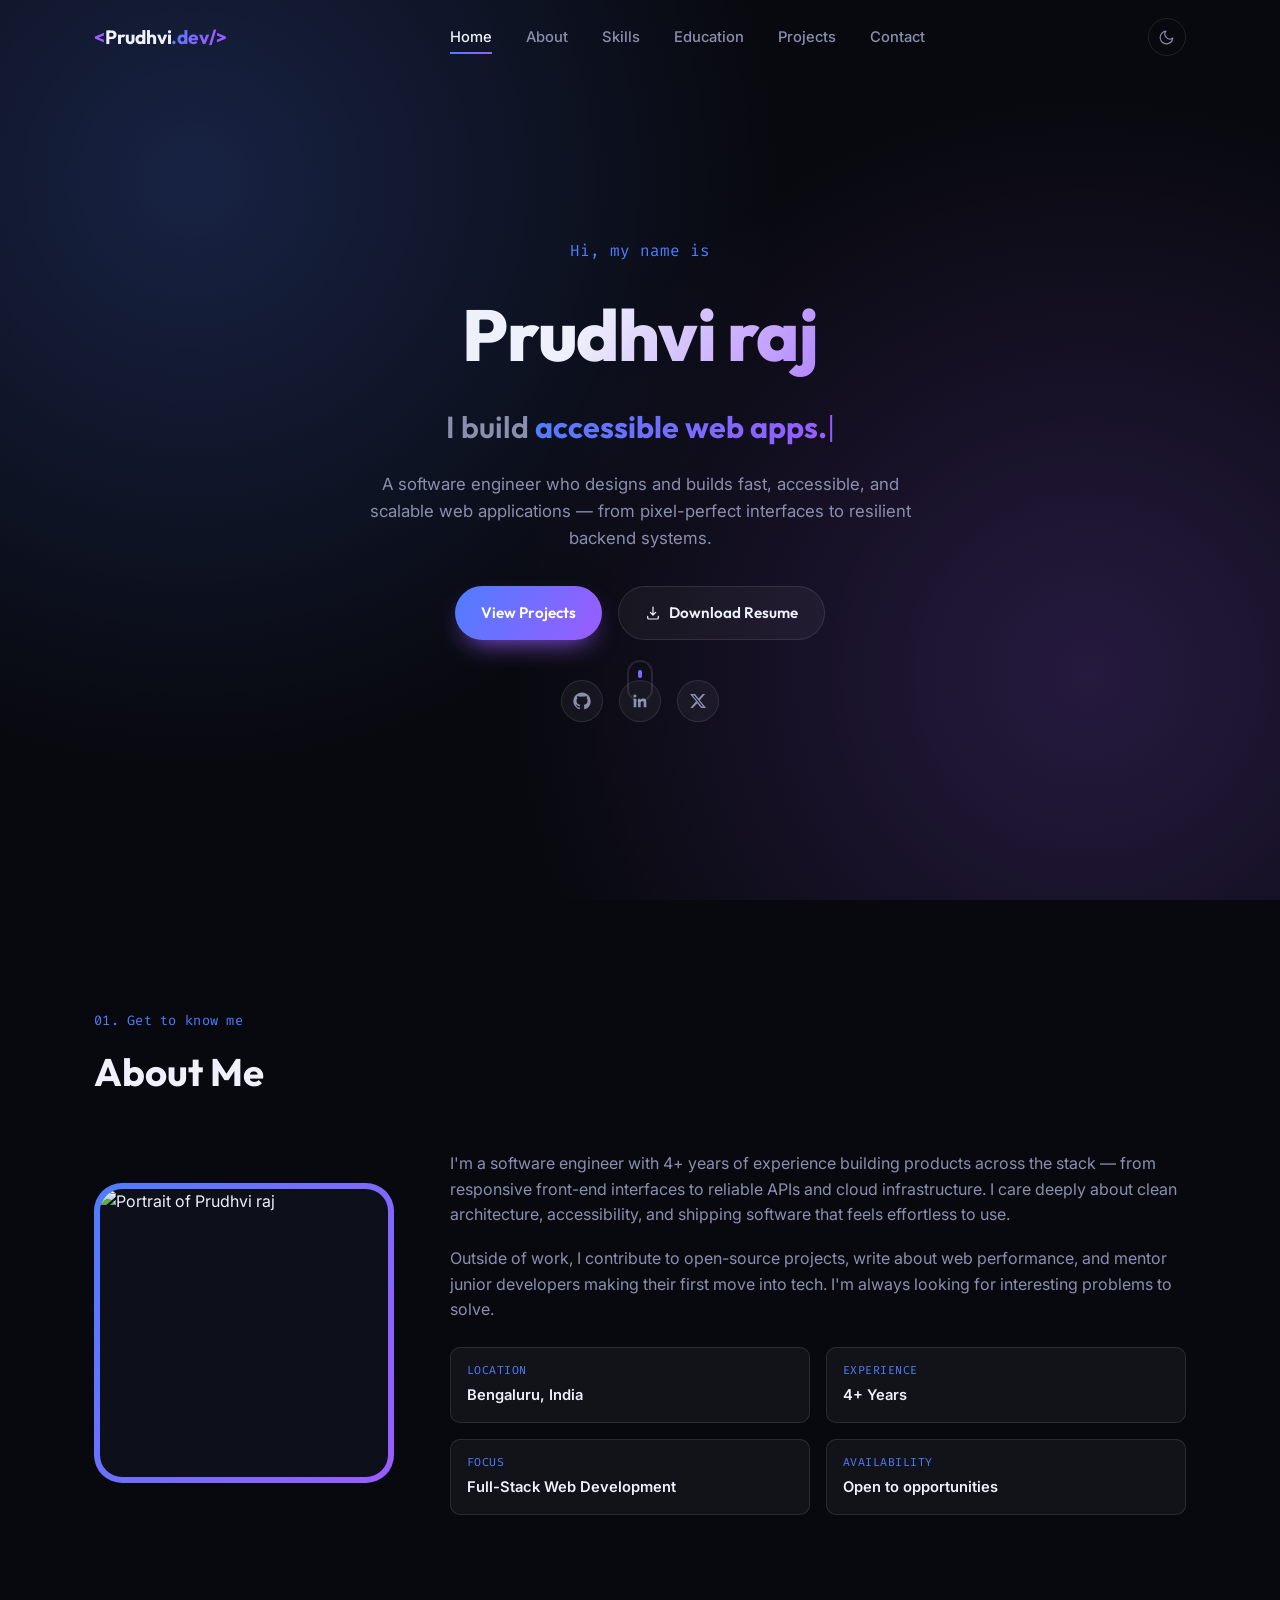
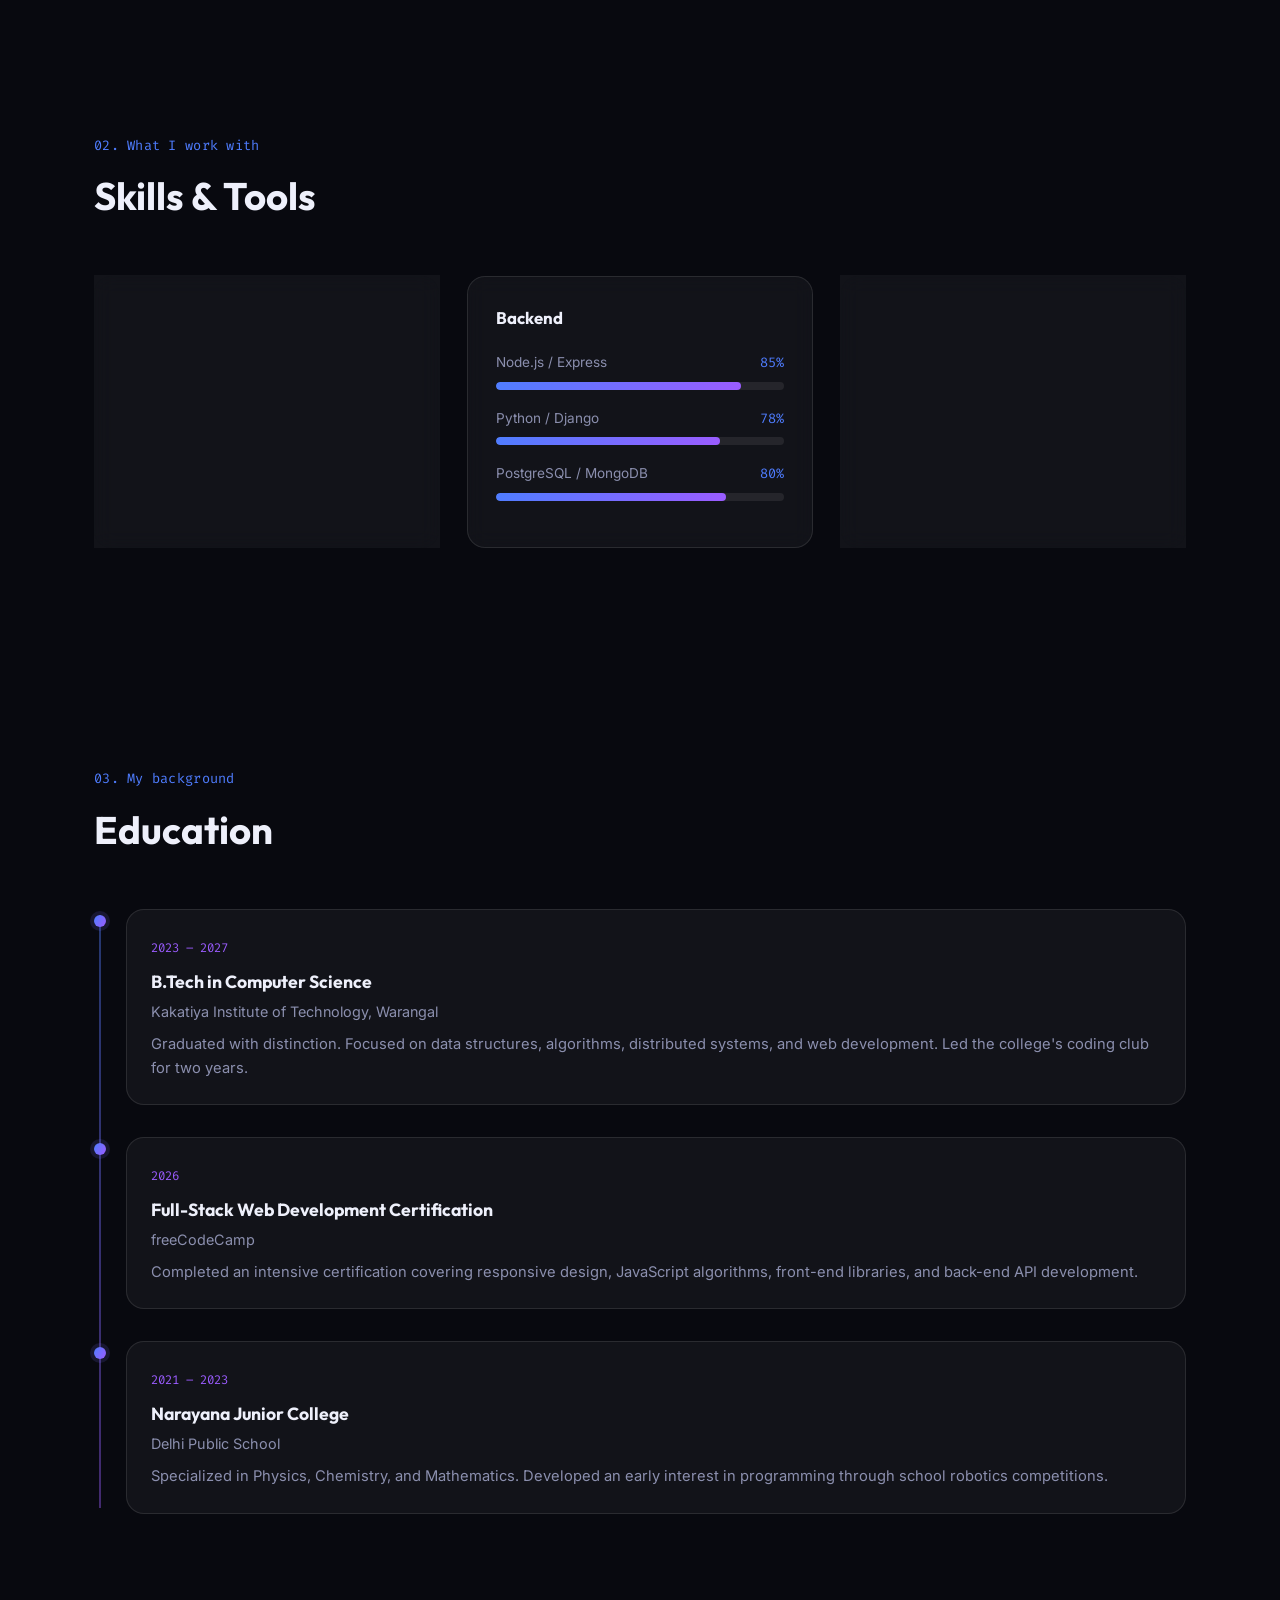
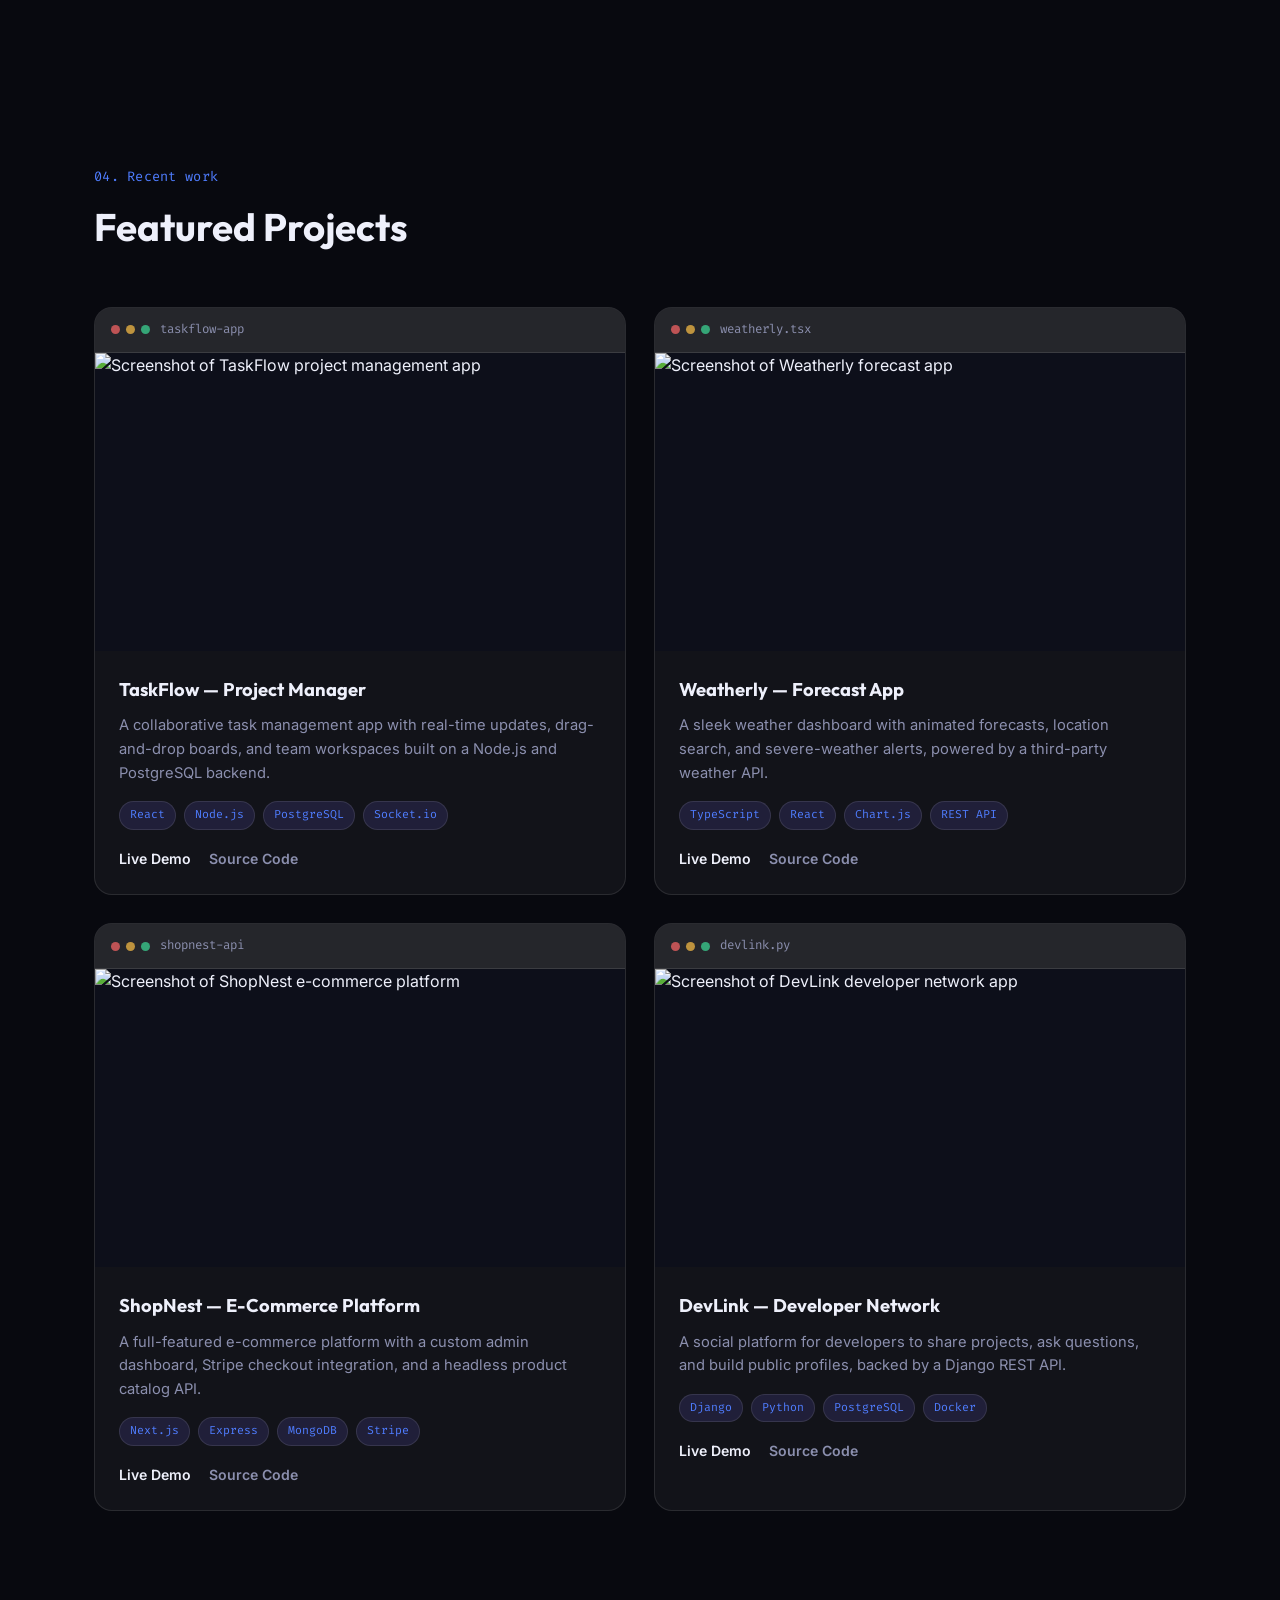
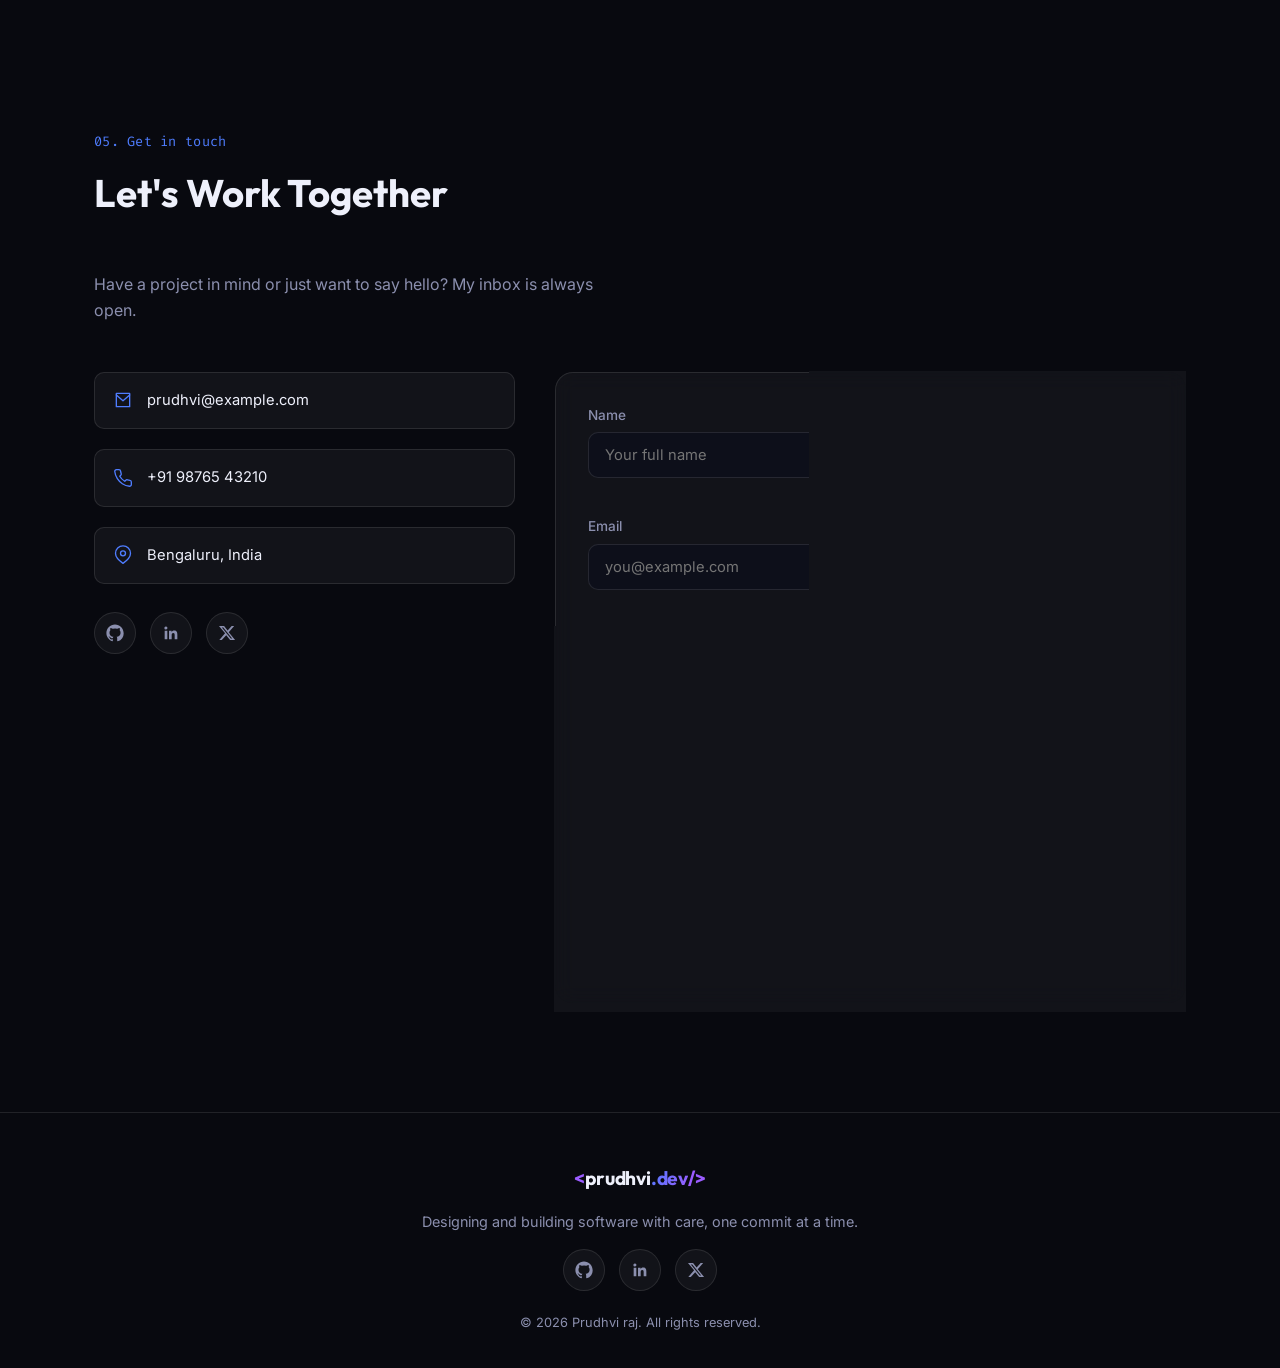
==== commit 28a49e1c: "Add files via upload" ====
--- a/index.html
+++ b/index.html
@@ -3,130 +3,459 @@
 <head>
   <meta charset="UTF-8" />
   <meta name="viewport" content="width=device-width, initial-scale=1.0" />
-  <title>Lumen &mdash; Smart Calculator</title>
-
-  <!-- Space Grotesk (display/UI), JetBrains Mono (numeric readout), Inter (small text) -->
+  <title>Prudhvi raj &mdash; Software Engineer Portfolio</title>
+  <meta name="description" content="Portfolio of Prudhvi raj, a software engineer specializing in full-stack web development." />
+
+  <!-- Outfit (display/headings), Inter (body), Fira Code (tags/labels — a nod to the engineer subject matter) -->
   <link rel="preconnect" href="https://fonts.googleapis.com">
   <link rel="preconnect" href="https://fonts.gstatic.com" crossorigin>
-  <link href="https://fonts.googleapis.com/css2?family=Space+Grotesk:wght@500;600;700&family=JetBrains+Mono:wght@400;500;700&family=Inter:wght@400;500;600&display=swap" rel="stylesheet">
+  <link href="https://fonts.googleapis.com/css2?family=Outfit:wght@500;600;700;800&family=Inter:wght@400;500;600&family=Fira+Code:wght@400;500&display=swap" rel="stylesheet">
 
   <link rel="stylesheet" href="style.css" />
 </head>
 <body data-theme="dark">
 
-  <div class="app-shell">
-
-    <!-- ============================= -->
-    <!-- CALCULATOR CARD               -->
-    <!-- ============================= -->
-    <main class="calculator" id="calculator">
-
-      <!-- Top bar: brand, mode switch, theme toggle, history toggle -->
-      <header class="calc-topbar">
-        <div class="brand">
-          <span class="brand-glyph">&fnof;(x)</span>
-          <span class="brand-name">Lumen</span>
-        </div>
-
-        <div class="topbar-actions">
-          <!-- Standard / Scientific mode switch -->
-          <button class="mode-toggle" id="modeToggle" aria-pressed="false" title="Toggle scientific mode">
-            <span>Scientific</span>
-          </button>
-
-          <!-- Light / dark theme toggle -->
-          <button class="icon-btn" id="themeToggle" aria-label="Toggle light/dark theme" title="Toggle theme">
-            <svg class="icon icon-moon" viewBox="0 0 24 24" fill="none"><path d="M21 12.79A9 9 0 1111.21 3 7 7 0 0021 12.79z" stroke="currentColor" stroke-width="1.6" stroke-linecap="round" stroke-linejoin="round"/></svg>
-            <svg class="icon icon-sun" viewBox="0 0 24 24" fill="none"><circle cx="12" cy="12" r="4.2" stroke="currentColor" stroke-width="1.6"/><path d="M12 2v2.5M12 19.5V22M4.2 4.2l1.8 1.8M18 18l1.8 1.8M2 12h2.5M19.5 12H22M4.2 19.8L6 18M18 6l1.8-1.8" stroke="currentColor" stroke-width="1.6" stroke-linecap="round"/></svg>
-          </button>
-
-          <!-- History drawer toggle -->
-          <button class="icon-btn" id="historyToggle" aria-label="Toggle calculation history" title="History">
-            <svg class="icon" viewBox="0 0 24 24" fill="none"><path d="M3 12a9 9 0 109-9 9 9 0 00-6.7 3M3 4v5h5" stroke="currentColor" stroke-width="1.6" stroke-linecap="round" stroke-linejoin="round"/><path d="M12 7v5l3.5 2" stroke="currentColor" stroke-width="1.6" stroke-linecap="round" stroke-linejoin="round"/></svg>
-          </button>
-        </div>
-      </header>
-
-      <!-- ============================= -->
-      <!-- DISPLAY                       -->
-      <!-- ============================= -->
-      <section class="display" id="display">
-        <div class="display-expression" id="expression" aria-live="polite">0</div>
-        <div class="display-result-row">
-          <div class="display-result" id="result">0</div>
-          <button class="copy-btn" id="copyBtn" aria-label="Copy result" title="Copy result">
-            <svg class="icon" viewBox="0 0 24 24" fill="none"><rect x="9" y="9" width="11" height="11" rx="2" stroke="currentColor" stroke-width="1.6"/><path d="M5 15V5a2 2 0 012-2h10" stroke="currentColor" stroke-width="1.6" stroke-linecap="round"/></svg>
-          </button>
-        </div>
-        <span class="copy-toast" id="copyToast">Copied</span>
-      </section>
-
-      <!-- ============================= -->
-      <!-- SCIENTIFIC PANEL (hidden by default) -->
-      <!-- ============================= -->
-      <section class="scientific-panel" id="scientificPanel">
-        <button class="btn btn-sci" data-action="sin">sin</button>
-        <button class="btn btn-sci" data-action="cos">cos</button>
-        <button class="btn btn-sci" data-action="tan">tan</button>
-        <button class="btn btn-sci" data-action="sqrt">&radic;x</button>
-        <button class="btn btn-sci" data-action="square">x&sup2;</button>
-        <button class="btn btn-sci" data-action="power">x^y</button>
-        <button class="btn btn-sci" data-action="pi">&pi;</button>
-        <button class="btn btn-sci" data-action="e">e</button>
-        <button class="btn btn-sci" data-action="log">log</button>
-      </section>
-
-      <!-- ============================= -->
-      <!-- BUTTON GRID                   -->
-      <!-- ============================= -->
-      <section class="keypad">
-        <button class="btn btn-fn" data-action="clear">C</button>
-        <button class="btn btn-fn" data-action="delete">&#9003;</button>
-        <button class="btn btn-fn" data-action="percent">%</button>
-        <button class="btn btn-op" data-action="divide">&divide;</button>
-
-        <button class="btn btn-num" data-value="7">7</button>
-        <button class="btn btn-num" data-value="8">8</button>
-        <button class="btn btn-num" data-value="9">9</button>
-        <button class="btn btn-op" data-action="multiply">&times;</button>
-
-        <button class="btn btn-num" data-value="4">4</button>
-        <button class="btn btn-num" data-value="5">5</button>
-        <button class="btn btn-num" data-value="6">6</button>
-        <button class="btn btn-op" data-action="subtract">&minus;</button>
-
-        <button class="btn btn-num" data-value="1">1</button>
-        <button class="btn btn-num" data-value="2">2</button>
-        <button class="btn btn-num" data-value="3">3</button>
-        <button class="btn btn-op" data-action="add">+</button>
-
-        <button class="btn btn-num btn-zero" data-value="0">0</button>
-        <button class="btn btn-num" data-value=".">.</button>
-        <button class="btn btn-equals" data-action="equals">=</button>
-      </section>
-    </main>
-
-    <!-- ============================= -->
-    <!-- HISTORY DRAWER                -->
-    <!-- ============================= -->
-    <aside class="history-drawer" id="historyDrawer" aria-hidden="true">
-      <div class="history-header">
-        <h2>History</h2>
-        <button class="text-btn" id="clearHistory">Clear all</button>
-      </div>
-      <ul class="history-list" id="historyList">
-        <!-- History items injected by script.js -->
+  <!-- ============================= -->
+  <!-- STICKY NAVBAR                 -->
+  <!-- ============================= -->
+  <header class="navbar" id="navbar">
+    <nav class="nav-inner">
+      <a href="#home" class="logo">
+        <span class="logo-bracket">&lt;</span>Prudhvi<span class="logo-accent">.dev</span><span class="logo-bracket">/&gt;</span>
+      </a>
+
+      <ul class="nav-links" id="navLinks">
+        <li><a href="#home" class="nav-link is-active" data-nav>Home</a></li>
+        <li><a href="#about" class="nav-link" data-nav>About</a></li>
+        <li><a href="#skills" class="nav-link" data-nav>Skills</a></li>
+        <li><a href="#education" class="nav-link" data-nav>Education</a></li>
+        <li><a href="#projects" class="nav-link" data-nav>Projects</a></li>
+        <li><a href="#contact" class="nav-link" data-nav>Contact</a></li>
       </ul>
-      <p class="history-empty" id="historyEmpty">No calculations yet.</p>
-    </aside>
-
-    <!-- Backdrop for mobile history drawer -->
-    <div class="drawer-backdrop" id="drawerBackdrop"></div>
-  </div>
-
-  <footer class="page-footer">
-    <p>Lumen Calculator &mdash; built with HTML, CSS &amp; vanilla JavaScript.</p>
+
+      <div class="nav-actions">
+        <button class="icon-btn" id="themeToggle" aria-label="Toggle light/dark theme" title="Toggle theme">
+          <svg class="icon icon-moon" viewBox="0 0 24 24" fill="none"><path d="M21 12.79A9 9 0 1111.21 3 7 7 0 0021 12.79z" stroke="currentColor" stroke-width="1.6" stroke-linecap="round" stroke-linejoin="round"/></svg>
+          <svg class="icon icon-sun" viewBox="0 0 24 24" fill="none"><circle cx="12" cy="12" r="4.2" stroke="currentColor" stroke-width="1.6"/><path d="M12 2v2.5M12 19.5V22M4.2 4.2l1.8 1.8M18 18l1.8 1.8M2 12h2.5M19.5 12H22M4.2 19.8L6 18M18 6l1.8-1.8" stroke="currentColor" stroke-width="1.6" stroke-linecap="round"/></svg>
+        </button>
+
+        <button class="hamburger" id="hamburger" aria-label="Toggle navigation menu" aria-expanded="false">
+          <span></span><span></span><span></span>
+        </button>
+      </div>
+    </nav>
+  </header>
+
+  <main>
+    <!-- ============================= -->
+    <!-- HERO SECTION                  -->
+    <!-- ============================= -->
+    <section class="hero" id="home">
+      <div class="hero-glow" aria-hidden="true"></div>
+
+      <div class="hero-inner">
+        <p class="hero-eyebrow reveal">Hi, my name is</p>
+        <h1 class="hero-name reveal">Prudhvi raj</h1>
+        <h2 class="hero-role reveal">
+          I build <span class="typing-text" id="typingText"></span><span class="typing-cursor">|</span>
+        </h2>
+        <p class="hero-desc reveal">
+          A software engineer who designs and builds fast, accessible, and scalable web
+          applications &mdash; from pixel-perfect interfaces to resilient backend systems.
+        </p>
+
+        <div class="hero-actions reveal">
+          <a href="#projects" class="btn btn-primary">View Projects</a>
+          <a href="#" class="btn btn-ghost" id="resumeBtn" download>
+            <svg class="btn-icon" viewBox="0 0 24 24" fill="none"><path d="M12 3v12m0 0l-4-4m4 4l4-4M4 17v2a2 2 0 002 2h12a2 2 0 002-2v-2" stroke="currentColor" stroke-width="1.8" stroke-linecap="round" stroke-linejoin="round"/></svg>
+            Download Resume
+          </a>
+        </div>
+
+        <div class="hero-socials reveal">
+          <a href="https://github.com/" target="_blank" rel="noopener noreferrer" class="social-icon" aria-label="GitHub">
+            <svg viewBox="0 0 24 24" fill="currentColor"><path d="M12 .5C5.65.5.5 5.65.5 12c0 5.09 3.29 9.4 7.86 10.93.57.1.78-.25.78-.55v-1.94c-3.2.7-3.88-1.54-3.88-1.54-.52-1.33-1.28-1.68-1.28-1.68-1.05-.72.08-.7.08-.7 1.16.08 1.77 1.19 1.77 1.19 1.03 1.76 2.71 1.25 3.37.96.1-.75.4-1.25.73-1.54-2.56-.29-5.26-1.28-5.26-5.7 0-1.26.45-2.29 1.19-3.09-.12-.29-.52-1.47.11-3.06 0 0 .97-.31 3.18 1.18a11 11 0 015.8 0c2.2-1.49 3.17-1.18 3.17-1.18.64 1.59.24 2.77.12 3.06.74.8 1.18 1.83 1.18 3.09 0 4.43-2.7 5.4-5.28 5.69.42.36.78 1.07.78 2.16v3.2c0 .3.2.66.79.55A10.52 10.52 0 0023.5 12c0-6.35-5.15-11.5-11.5-11.5z"/></svg>
+          </a>
+          <a href="https://linkedin.com/" target="_blank" rel="noopener noreferrer" class="social-icon" aria-label="LinkedIn">
+            <svg viewBox="0 0 24 24" fill="currentColor"><path d="M20.45 20.45h-3.56v-5.57c0-1.33-.02-3.03-1.85-3.03-1.85 0-2.14 1.45-2.14 2.94v5.66H9.34V9h3.42v1.56h.05c.48-.9 1.64-1.85 3.38-1.85 3.61 0 4.28 2.38 4.28 5.47v6.27zM5.34 7.43a2.07 2.07 0 11.01-4.13 2.07 2.07 0 01-.01 4.13zM7.12 20.45H3.55V9h3.57v11.45z"/></svg>
+          </a>
+          <a href="https://twitter.com/" target="_blank" rel="noopener noreferrer" class="social-icon" aria-label="Twitter / X">
+            <svg viewBox="0 0 24 24" fill="currentColor"><path d="M18.24 2.75h3.3l-7.2 8.23 8.47 10.27h-6.63l-5.2-6.4-5.94 6.4H1.73l7.7-8.8L1.3 2.75h6.8l4.7 5.85 5.44-5.85zm-1.16 16.66h1.83L7.03 4.53H5.06l12.02 14.88z"/></svg>
+          </a>
+        </div>
+
+        <a href="#about" class="scroll-indicator" aria-label="Scroll to About section">
+          <span></span>
+        </a>
+      </div>
+    </section>
+
+    <!-- ============================= -->
+    <!-- ABOUT SECTION                 -->
+    <!-- ============================= -->
+    <section class="section about" id="about">
+      <p class="section-eyebrow reveal">01. Get to know me</p>
+      <h2 class="section-title reveal">About Me</h2>
+
+      <div class="about-grid">
+        <div class="about-photo reveal">
+          <div class="photo-frame">
+            <img src="images/profile.jpg" alt="Portrait of Prudhvi raj" />
+          </div>
+        </div>
+
+        <div class="about-content reveal">
+          <p>
+            I'm a software engineer with 4+ years of experience building products across the
+            stack &mdash; from responsive front-end interfaces to reliable APIs and cloud
+            infrastructure. I care deeply about clean architecture, accessibility, and
+            shipping software that feels effortless to use.
+          </p>
+          <p>
+            Outside of work, I contribute to open-source projects, write about web
+            performance, and mentor junior developers making their first move into tech.
+            I'm always looking for interesting problems to solve.
+          </p>
+
+          <ul class="about-facts">
+            <li><span class="fact-label">Location</span><span class="fact-value">Bengaluru, India</span></li>
+            <li><span class="fact-label">Experience</span><span class="fact-value">4+ Years</span></li>
+            <li><span class="fact-label">Focus</span><span class="fact-value">Full-Stack Web Development</span></li>
+            <li><span class="fact-label">Availability</span><span class="fact-value">Open to opportunities</span></li>
+          </ul>
+        </div>
+      </div>
+    </section>
+
+    <!-- ============================= -->
+    <!-- SKILLS SECTION                -->
+    <!-- ============================= -->
+    <section class="section skills" id="skills">
+      <p class="section-eyebrow reveal">02. What I work with</p>
+      <h2 class="section-title reveal">Skills &amp; Tools</h2>
+
+      <div class="skills-grid">
+        <div class="skill-group reveal">
+          <h3 class="skill-group-title">Frontend</h3>
+
+          <div class="skill-bar" data-skill="95">
+            <div class="skill-bar-head"><span>JavaScript / TypeScript</span><span class="skill-percent">95%</span></div>
+            <div class="skill-track"><div class="skill-fill"></div></div>
+          </div>
+
+          <div class="skill-bar" data-skill="90">
+            <div class="skill-bar-head"><span>React.js</span><span class="skill-percent">90%</span></div>
+            <div class="skill-track"><div class="skill-fill"></div></div>
+          </div>
+
+          <div class="skill-bar" data-skill="88">
+            <div class="skill-bar-head"><span>HTML5 &amp; CSS3</span><span class="skill-percent">88%</span></div>
+            <div class="skill-track"><div class="skill-fill"></div></div>
+          </div>
+        </div>
+
+        <div class="skill-group reveal">
+          <h3 class="skill-group-title">Backend</h3>
+
+          <div class="skill-bar" data-skill="85">
+            <div class="skill-bar-head"><span>Node.js / Express</span><span class="skill-percent">85%</span></div>
+            <div class="skill-track"><div class="skill-fill"></div></div>
+          </div>
+
+          <div class="skill-bar" data-skill="78">
+            <div class="skill-bar-head"><span>Python / Django</span><span class="skill-percent">78%</span></div>
+            <div class="skill-track"><div class="skill-fill"></div></div>
+          </div>
+
+          <div class="skill-bar" data-skill="80">
+            <div class="skill-bar-head"><span>PostgreSQL / MongoDB</span><span class="skill-percent">80%</span></div>
+            <div class="skill-track"><div class="skill-fill"></div></div>
+          </div>
+        </div>
+
+        <div class="skill-group reveal">
+          <h3 class="skill-group-title">Tools &amp; Platforms</h3>
+
+          <div class="skill-bar" data-skill="82">
+            <div class="skill-bar-head"><span>Git &amp; GitHub</span><span class="skill-percent">82%</span></div>
+            <div class="skill-track"><div class="skill-fill"></div></div>
+          </div>
+
+          <div class="skill-bar" data-skill="75">
+            <div class="skill-bar-head"><span>Docker</span><span class="skill-percent">75%</span></div>
+            <div class="skill-track"><div class="skill-fill"></div></div>
+          </div>
+
+          <div class="skill-bar" data-skill="70">
+            <div class="skill-bar-head"><span>AWS</span><span class="skill-percent">70%</span></div>
+            <div class="skill-track"><div class="skill-fill"></div></div>
+          </div>
+        </div>
+      </div>
+    </section>
+
+    <!-- ============================= -->
+    <!-- EDUCATION SECTION             -->
+    <!-- ============================= -->
+    <section class="section education" id="education">
+      <p class="section-eyebrow reveal">03. My background</p>
+      <h2 class="section-title reveal">Education</h2>
+
+      <div class="timeline">
+        <div class="timeline-item reveal">
+          <div class="timeline-dot"></div>
+          <div class="timeline-card">
+            <span class="timeline-date">2023 &ndash; 2027</span>
+            <h3>B.Tech in Computer Science</h3>
+            <p class="timeline-place">Kakatiya Institute of Technology, Warangal</p>
+            <p class="timeline-desc">
+              Graduated with distinction. Focused on data structures, algorithms, distributed
+              systems, and web development. Led the college's coding club for two years.
+            </p>
+          </div>
+        </div>
+
+        <div class="timeline-item reveal">
+          <div class="timeline-dot"></div>
+          <div class="timeline-card">
+            <span class="timeline-date">2026</span>
+            <h3>Full-Stack Web Development Certification</h3>
+            <p class="timeline-place">freeCodeCamp</p>
+            <p class="timeline-desc">
+              Completed an intensive certification covering responsive design, JavaScript
+              algorithms, front-end libraries, and back-end API development.
+            </p>
+          </div>
+        </div>
+
+        <div class="timeline-item reveal">
+          <div class="timeline-dot"></div>
+          <div class="timeline-card">
+            <span class="timeline-date">2021 &ndash; 2023</span>
+            <h3>Narayana Junior College </h3>
+            <p class="timeline-place">Delhi Public School</p>
+            <p class="timeline-desc">
+              Specialized in Physics, Chemistry, and Mathematics. Developed an early interest
+              in programming through school robotics competitions.
+            </p>
+          </div>
+        </div>
+      </div>
+    </section>
+
+    <!-- ============================= -->
+    <!-- PROJECTS SECTION              -->
+    <!-- ============================= -->
+    <section class="section projects" id="projects">
+      <p class="section-eyebrow reveal">04. Recent work</p>
+      <h2 class="section-title reveal">Featured Projects</h2>
+
+      <div class="projects-grid">
+
+        <article class="project-card reveal">
+          <div class="project-window">
+            <div class="window-controls"><span></span><span></span><span></span></div>
+            <span class="window-title">taskflow-app</span>
+          </div>
+          <div class="project-thumb">
+            <img src="images/project1.jpg" alt="Screenshot of TaskFlow project management app" />
+          </div>
+          <div class="project-body">
+            <h3>TaskFlow &mdash; Project Manager</h3>
+            <p>
+              A collaborative task management app with real-time updates, drag-and-drop
+              boards, and team workspaces built on a Node.js and PostgreSQL backend.
+            </p>
+            <ul class="project-tags">
+              <li>React</li><li>Node.js</li><li>PostgreSQL</li><li>Socket.io</li>
+            </ul>
+            <div class="project-links">
+              <a href="#" class="project-link">Live Demo</a>
+              <a href="#" class="project-link project-link-alt">Source Code</a>
+            </div>
+          </div>
+        </article>
+
+        <article class="project-card reveal">
+          <div class="project-window">
+            <div class="window-controls"><span></span><span></span><span></span></div>
+            <span class="window-title">weatherly.tsx</span>
+          </div>
+          <div class="project-thumb">
+            <img src="images/project2.jpg" alt="Screenshot of Weatherly forecast app" />
+          </div>
+          <div class="project-body">
+            <h3>Weatherly &mdash; Forecast App</h3>
+            <p>
+              A sleek weather dashboard with animated forecasts, location search, and
+              severe-weather alerts, powered by a third-party weather API.
+            </p>
+            <ul class="project-tags">
+              <li>TypeScript</li><li>React</li><li>Chart.js</li><li>REST API</li>
+            </ul>
+            <div class="project-links">
+              <a href="#" class="project-link">Live Demo</a>
+              <a href="#" class="project-link project-link-alt">Source Code</a>
+            </div>
+          </div>
+        </article>
+
+        <article class="project-card reveal">
+          <div class="project-window">
+            <div class="window-controls"><span></span><span></span><span></span></div>
+            <span class="window-title">shopnest-api</span>
+          </div>
+          <div class="project-thumb">
+            <img src="images/project3.jpg" alt="Screenshot of ShopNest e-commerce platform" />
+          </div>
+          <div class="project-body">
+            <h3>ShopNest &mdash; E-Commerce Platform</h3>
+            <p>
+              A full-featured e-commerce platform with a custom admin dashboard, Stripe
+              checkout integration, and a headless product catalog API.
+            </p>
+            <ul class="project-tags">
+              <li>Next.js</li><li>Express</li><li>MongoDB</li><li>Stripe</li>
+            </ul>
+            <div class="project-links">
+              <a href="#" class="project-link">Live Demo</a>
+              <a href="#" class="project-link project-link-alt">Source Code</a>
+            </div>
+          </div>
+        </article>
+
+        <article class="project-card reveal">
+          <div class="project-window">
+            <div class="window-controls"><span></span><span></span><span></span></div>
+            <span class="window-title">devlink.py</span>
+          </div>
+          <div class="project-thumb">
+            <img src="images/project4.jpg" alt="Screenshot of DevLink developer network app" />
+          </div>
+          <div class="project-body">
+            <h3>DevLink &mdash; Developer Network</h3>
+            <p>
+              A social platform for developers to share projects, ask questions, and build
+              public profiles, backed by a Django REST API.
+            </p>
+            <ul class="project-tags">
+              <li>Django</li><li>Python</li><li>PostgreSQL</li><li>Docker</li>
+            </ul>
+            <div class="project-links">
+              <a href="#" class="project-link">Live Demo</a>
+              <a href="#" class="project-link project-link-alt">Source Code</a>
+            </div>
+          </div>
+        </article>
+
+      </div>
+    </section>
+
+    <!-- ============================= -->
+    <!-- CONTACT SECTION               -->
+    <!-- ============================= -->
+    <section class="section contact" id="contact">
+      <p class="section-eyebrow reveal">05. Get in touch</p>
+      <h2 class="section-title reveal">Let's Work Together</h2>
+      <p class="contact-intro reveal">
+        Have a project in mind or just want to say hello? My inbox is always open.
+      </p>
+
+      <div class="contact-grid">
+        <div class="contact-info reveal">
+          <div class="contact-info-item">
+            <svg viewBox="0 0 24 24" fill="none"><path d="M4 4h16v16H4V4z" stroke="currentColor" stroke-width="1.6" stroke-linejoin="round"/><path d="M4 6l8 7 8-7" stroke="currentColor" stroke-width="1.6" stroke-linecap="round" stroke-linejoin="round"/></svg>
+            <span>prudhvi@example.com</span>
+          </div>
+          <div class="contact-info-item">
+            <svg viewBox="0 0 24 24" fill="none"><path d="M22 16.92v3a2 2 0 01-2.18 2 19.8 19.8 0 01-8.63-3.07 19.5 19.5 0 01-6-6 19.8 19.8 0 01-3.07-8.67A2 2 0 014.11 2h3a2 2 0 012 1.72c.13.96.36 1.9.68 2.81a2 2 0 01-.45 2.11L8.09 9.91a16 16 0 006 6l1.27-1.27a2 2 0 012.11-.45c.9.32 1.85.55 2.81.68A2 2 0 0122 16.92z" stroke="currentColor" stroke-width="1.6" stroke-linecap="round" stroke-linejoin="round"/></svg>
+            <span>+91 98765 43210</span>
+          </div>
+          <div class="contact-info-item">
+            <svg viewBox="0 0 24 24" fill="none"><path d="M21 10c0 6-9 12-9 12S3 16 3 10a9 9 0 1118 0z" stroke="currentColor" stroke-width="1.6" stroke-linejoin="round"/><circle cx="12" cy="10" r="3" stroke="currentColor" stroke-width="1.6"/></svg>
+            <span>Bengaluru, India</span>
+          </div>
+
+          <div class="contact-socials">
+            <a href="https://github.com/" target="_blank" rel="noopener noreferrer" class="social-icon" aria-label="GitHub">
+              <svg viewBox="0 0 24 24" fill="currentColor"><path d="M12 .5C5.65.5.5 5.65.5 12c0 5.09 3.29 9.4 7.86 10.93.57.1.78-.25.78-.55v-1.94c-3.2.7-3.88-1.54-3.88-1.54-.52-1.33-1.28-1.68-1.28-1.68-1.05-.72.08-.7.08-.7 1.16.08 1.77 1.19 1.77 1.19 1.03 1.76 2.71 1.25 3.37.96.1-.75.4-1.25.73-1.54-2.56-.29-5.26-1.28-5.26-5.7 0-1.26.45-2.29 1.19-3.09-.12-.29-.52-1.47.11-3.06 0 0 .97-.31 3.18 1.18a11 11 0 015.8 0c2.2-1.49 3.17-1.18 3.17-1.18.64 1.59.24 2.77.12 3.06.74.8 1.18 1.83 1.18 3.09 0 4.43-2.7 5.4-5.28 5.69.42.36.78 1.07.78 2.16v3.2c0 .3.2.66.79.55A10.52 10.52 0 0023.5 12c0-6.35-5.15-11.5-11.5-11.5z"/></svg>
+            </a>
+            <a href="https://linkedin.com/" target="_blank" rel="noopener noreferrer" class="social-icon" aria-label="LinkedIn">
+              <svg viewBox="0 0 24 24" fill="currentColor"><path d="M20.45 20.45h-3.56v-5.57c0-1.33-.02-3.03-1.85-3.03-1.85 0-2.14 1.45-2.14 2.94v5.66H9.34V9h3.42v1.56h.05c.48-.9 1.64-1.85 3.38-1.85 3.61 0 4.28 2.38 4.28 5.47v6.27zM5.34 7.43a2.07 2.07 0 11.01-4.13 2.07 2.07 0 01-.01 4.13zM7.12 20.45H3.55V9h3.57v11.45z"/></svg>
+            </a>
+            <a href="https://twitter.com/" target="_blank" rel="noopener noreferrer" class="social-icon" aria-label="Twitter / X">
+              <svg viewBox="0 0 24 24" fill="currentColor"><path d="M18.24 2.75h3.3l-7.2 8.23 8.47 10.27h-6.63l-5.2-6.4-5.94 6.4H1.73l7.7-8.8L1.3 2.75h6.8l4.7 5.85 5.44-5.85zm-1.16 16.66h1.83L7.03 4.53H5.06l12.02 14.88z"/></svg>
+            </a>
+          </div>
+        </div>
+
+        <form class="contact-form reveal" id="contactForm" novalidate>
+          <div class="form-group">
+            <label for="nameInput">Name</label>
+            <input type="text" id="nameInput" name="name" placeholder="Your full name" autocomplete="name" />
+            <span class="form-error" id="nameError"></span>
+          </div>
+
+          <div class="form-group">
+            <label for="emailInput">Email</label>
+            <input type="email" id="emailInput" name="email" placeholder="you@example.com" autocomplete="email" />
+            <span class="form-error" id="emailError"></span>
+          </div>
+
+          <div class="form-group">
+            <label for="subjectInput">Subject</label>
+            <input type="text" id="subjectInput" name="subject" placeholder="What's this about?" />
+            <span class="form-error" id="subjectError"></span>
+          </div>
+
+          <div class="form-group">
+            <label for="messageInput">Message</label>
+            <textarea id="messageInput" name="message" rows="5" placeholder="Tell me about your project..."></textarea>
+            <span class="form-error" id="messageError"></span>
+          </div>
+
+          <button type="submit" class="btn btn-primary btn-full">Send Message</button>
+
+          <p class="form-success" id="formSuccess" role="status">
+            Thanks for reaching out! Your message has been noted &mdash; I'll reply soon.
+          </p>
+        </form>
+      </div>
+    </section>
+  </main>
+
+  <!-- ============================= -->
+  <!-- FOOTER                        -->
+  <!-- ============================= -->
+  <footer class="footer">
+    <div class="footer-inner">
+      <a href="#home" class="logo footer-logo">
+        <span class="logo-bracket">&lt;</span>prudhvi<span class="logo-accent">.dev</span><span class="logo-bracket">/&gt;</span>
+      </a>
+      <p class="footer-tagline">Designing and building software with care, one commit at a time.</p>
+
+      <div class="footer-socials">
+        <a href="https://github.com/" target="_blank" rel="noopener noreferrer" class="social-icon" aria-label="GitHub">
+          <svg viewBox="0 0 24 24" fill="currentColor"><path d="M12 .5C5.65.5.5 5.65.5 12c0 5.09 3.29 9.4 7.86 10.93.57.1.78-.25.78-.55v-1.94c-3.2.7-3.88-1.54-3.88-1.54-.52-1.33-1.28-1.68-1.28-1.68-1.05-.72.08-.7.08-.7 1.16.08 1.77 1.19 1.77 1.19 1.03 1.76 2.71 1.25 3.37.96.1-.75.4-1.25.73-1.54-2.56-.29-5.26-1.28-5.26-5.7 0-1.26.45-2.29 1.19-3.09-.12-.29-.52-1.47.11-3.06 0 0 .97-.31 3.18 1.18a11 11 0 015.8 0c2.2-1.49 3.17-1.18 3.17-1.18.64 1.59.24 2.77.12 3.06.74.8 1.18 1.83 1.18 3.09 0 4.43-2.7 5.4-5.28 5.69.42.36.78 1.07.78 2.16v3.2c0 .3.2.66.79.55A10.52 10.52 0 0023.5 12c0-6.35-5.15-11.5-11.5-11.5z"/></svg>
+        </a>
+        <a href="https://linkedin.com/" target="_blank" rel="noopener noreferrer" class="social-icon" aria-label="LinkedIn">
+          <svg viewBox="0 0 24 24" fill="currentColor"><path d="M20.45 20.45h-3.56v-5.57c0-1.33-.02-3.03-1.85-3.03-1.85 0-2.14 1.45-2.14 2.94v5.66H9.34V9h3.42v1.56h.05c.48-.9 1.64-1.85 3.38-1.85 3.61 0 4.28 2.38 4.28 5.47v6.27zM5.34 7.43a2.07 2.07 0 11.01-4.13 2.07 2.07 0 01-.01 4.13zM7.12 20.45H3.55V9h3.57v11.45z"/></svg>
+        </a>
+        <a href="https://twitter.com/" target="_blank" rel="noopener noreferrer" class="social-icon" aria-label="Twitter / X">
+          <svg viewBox="0 0 24 24" fill="currentColor"><path d="M18.24 2.75h3.3l-7.2 8.23 8.47 10.27h-6.63l-5.2-6.4-5.94 6.4H1.73l7.7-8.8L1.3 2.75h6.8l4.7 5.85 5.44-5.85zm-1.16 16.66h1.83L7.03 4.53H5.06l12.02 14.88z"/></svg>
+        </a>
+      </div>
+
+      <p class="footer-copy">&copy; <span id="currentYear"></span> Prudhvi raj. All rights reserved.</p>
+    </div>
   </footer>
+
+  <!-- ============================= -->
+  <!-- BACK TO TOP BUTTON            -->
+  <!-- ============================= -->
+  <button class="back-to-top" id="backToTop" aria-label="Back to top">
+    <svg viewBox="0 0 24 24" fill="none"><path d="M12 19V5M5 12l7-7 7 7" stroke="currentColor" stroke-width="2" stroke-linecap="round" stroke-linejoin="round"/></svg>
+  </button>
 
   <script src="script.js"></script>
 </body>
--- a/style.css
+++ b/style.css
@@ -1,59 +1,61 @@
 /* =====================================================================
-   LUMEN CALCULATOR — STYLESHEET
+   AARAV.DEV PORTFOLIO — STYLESHEET
    ---------------------------------------------------------------------
    DESIGN TOKENS
    Color (dark theme, default):
-     --bg-start / --bg-end   deep navy gradient canvas
-     --glass                 translucent panel fill (glassmorphism)
-     --glass-border          hairline edge on glass panels
-     --accent / --accent-2   blue-neon gradient pair (signature color)
-     --text-primary/-muted   readout + label text
+     --bg               near-black canvas with a faint indigo cast
+     --surface          translucent glass panel fill
+     --border           hairline edge on glass panels
+     --accent-blue / -purple   signature gradient pair
+     --text-primary/-muted     copy hierarchy
    Type:
-     Display  -> 'Space Grotesk'  (brand, labels, buttons)
-     Numeric  -> 'JetBrains Mono' (the calculator readout — fixed-width
-                 digits so numbers never jitter as they change)
-     Body     -> 'Inter'          (history list, small UI text)
+     Display -> 'Outfit'     (headings, logo, nav — confident & geometric)
+     Body    -> 'Inter'      (paragraphs, form fields)
+     Mono    -> 'Fira Code'  (eyebrows, tags, window titles — a nod to
+                the engineer subject matter, used sparingly as labels)
    ===================================================================== */
 
 :root {
   /* ---- Dark theme (default) ---- */
-  --bg-start: #060a16;
-  --bg-end: #101a35;
-  --glass: rgba(255, 255, 255, 0.055);
-  --glass-strong: rgba(255, 255, 255, 0.09);
-  --glass-border: rgba(255, 255, 255, 0.12);
-  --accent: #2fd9ff;
-  --accent-2: #4f7dff;
-  --accent-soft: rgba(47, 217, 255, 0.14);
-  --text-primary: #eaf2ff;
-  --text-muted: #7f8db3;
-  --danger: #ff5470;
-  --shadow-color: rgba(0, 0, 0, 0.5);
+  --bg: #08090f;
+  --bg-elevated: #0d0f1a;
+  --surface: rgba(255, 255, 255, 0.045);
+  --surface-strong: rgba(255, 255, 255, 0.08);
+  --border: rgba(255, 255, 255, 0.1);
+  --text-primary: #eef0fb;
+  --text-muted: #8b8fae;
+  --accent-blue: #4f7dff;
+  --accent-purple: #9b5cff;
+  --accent-gradient: linear-gradient(120deg, var(--accent-blue), var(--accent-purple));
+  --accent-soft: rgba(122, 110, 255, 0.14);
+  --success: #3ddc97;
+  --error: #ff6b6b;
+  --shadow-color: rgba(0, 0, 0, 0.55);
 
   --radius-sm: 10px;
-  --radius-md: 16px;
-  --radius-lg: 26px;
+  --radius-md: 18px;
+  --radius-lg: 28px;
   --ease: cubic-bezier(0.22, 1, 0.36, 1);
+  --container: 1140px;
 }
 
 /* ---- Light theme overrides ---- */
 body[data-theme="light"] {
-  --bg-start: #eef3fb;
-  --bg-end: #dbe6f8;
-  --glass: rgba(255, 255, 255, 0.55);
-  --glass-strong: rgba(255, 255, 255, 0.8);
-  --glass-border: rgba(20, 40, 80, 0.12);
-  --accent: #0091b8;
-  --accent-2: #3b5fe0;
-  --accent-soft: rgba(0, 145, 184, 0.12);
-  --text-primary: #10182c;
-  --text-muted: #56637f;
-  --danger: #d63c5e;
-  --shadow-color: rgba(30, 45, 90, 0.18);
-}
-
-/* ---------------------------------------------------------------------
-   RESET
+  --bg: #f5f6fc;
+  --bg-elevated: #ffffff;
+  --surface: rgba(20, 25, 50, 0.04);
+  --surface-strong: rgba(20, 25, 50, 0.06);
+  --border: rgba(20, 25, 50, 0.1);
+  --text-primary: #12142a;
+  --text-muted: #565b7d;
+  --accent-blue: #3f63e0;
+  --accent-purple: #7c3fe0;
+  --accent-soft: rgba(90, 70, 220, 0.1);
+  --shadow-color: rgba(30, 35, 90, 0.12);
+}
+
+/* ---------------------------------------------------------------------
+   RESET & BASE
 --------------------------------------------------------------------- */
 * {
   margin: 0;
@@ -61,19 +63,31 @@
   box-sizing: border-box;
 }
 
+html {
+  scroll-behavior: smooth;
+}
+
 body {
-  min-height: 100vh;
-  display: flex;
-  flex-direction: column;
-  align-items: center;
-  justify-content: center;
+  background: var(--bg);
+  color: var(--text-primary);
   font-family: "Inter", system-ui, sans-serif;
-  color: var(--text-primary);
-  background: radial-gradient(circle at 20% 10%, var(--accent-soft), transparent 45%),
-              linear-gradient(160deg, var(--bg-start), var(--bg-end));
-  background-attachment: fixed;
+  line-height: 1.6;
+  overflow-x: hidden;
   transition: background 0.5s var(--ease), color 0.5s var(--ease);
-  padding: 32px 16px;
+}
+
+img {
+  display: block;
+  max-width: 100%;
+}
+
+a {
+  text-decoration: none;
+  color: inherit;
+}
+
+ul {
+  list-style: none;
 }
 
 button {
@@ -84,527 +98,1019 @@
   background: none;
 }
 
-ul {
-  list-style: none;
+::selection {
+  background: var(--accent-purple);
+  color: #fff;
 }
 
 @media (prefers-reduced-motion: reduce) {
+  html {
+    scroll-behavior: auto;
+  }
   * {
     animation-duration: 0.001ms !important;
     transition-duration: 0.001ms !important;
   }
 }
 
-/* ---------------------------------------------------------------------
-   APP SHELL — positions calculator + history drawer side by side on
-   desktop, stacks/overlays on mobile
---------------------------------------------------------------------- */
-.app-shell {
-  position: relative;
-  display: flex;
-  gap: 20px;
-  align-items: flex-start;
-}
-
-/* ---------------------------------------------------------------------
-   CALCULATOR CARD (glassmorphism)
---------------------------------------------------------------------- */
-.calculator {
-  width: min(92vw, 400px);
-  padding: 22px;
-  border-radius: var(--radius-lg);
-  background: var(--glass);
-  border: 1px solid var(--glass-border);
-  backdrop-filter: blur(22px);
-  -webkit-backdrop-filter: blur(22px);
-  box-shadow: 0 30px 60px -20px var(--shadow-color), inset 0 1px 0 rgba(255, 255, 255, 0.06);
-  display: flex;
-  flex-direction: column;
-  gap: 16px;
-  transition: box-shadow 0.4s var(--ease), border-color 0.4s var(--ease);
-}
-
-/* ---- Top bar ---- */
-.calc-topbar {
+/* Shared section width + spacing rhythm */
+.section {
+  max-width: var(--container);
+  margin: 0 auto;
+  padding: 110px 24px;
+}
+
+.section-eyebrow {
+  font-family: "Fira Code", monospace;
+  font-size: 0.85rem;
+  color: var(--accent-blue);
+  margin-bottom: 10px;
+  letter-spacing: 0.02em;
+}
+
+.section-title {
+  font-family: "Outfit", sans-serif;
+  font-weight: 700;
+  font-size: clamp(1.8rem, 4vw, 2.4rem);
+  margin-bottom: 48px;
+}
+
+/* ---------------------------------------------------------------------
+   SCROLL REVEAL (base state; .is-visible added by IntersectionObserver)
+--------------------------------------------------------------------- */
+.reveal {
+  opacity: 0;
+  transform: translateY(28px);
+  transition: opacity 0.7s var(--ease), transform 0.7s var(--ease);
+}
+
+.reveal.is-visible {
+  opacity: 1;
+  transform: translateY(0);
+}
+
+/* ---------------------------------------------------------------------
+   NAVBAR
+--------------------------------------------------------------------- */
+.navbar {
+  position: fixed;
+  top: 0;
+  left: 0;
+  right: 0;
+  z-index: 200;
+  padding: 18px 0;
+  transition: background 0.35s var(--ease), padding 0.35s var(--ease), box-shadow 0.35s var(--ease), border-color 0.35s var(--ease);
+  border-bottom: 1px solid transparent;
+}
+
+/* Adds glass background once the user scrolls past the hero */
+.navbar.is-scrolled {
+  padding: 12px 0;
+  background: rgba(8, 9, 15, 0.72);
+  backdrop-filter: blur(16px);
+  -webkit-backdrop-filter: blur(16px);
+  border-bottom: 1px solid var(--border);
+  box-shadow: 0 10px 30px -20px var(--shadow-color);
+}
+
+body[data-theme="light"] .navbar.is-scrolled {
+  background: rgba(245, 246, 252, 0.78);
+}
+
+.nav-inner {
+  max-width: var(--container);
+  margin: 0 auto;
+  padding: 0 24px;
   display: flex;
   align-items: center;
   justify-content: space-between;
-  gap: 10px;
-}
-
-.brand {
-  display: flex;
-  align-items: baseline;
-  gap: 6px;
-  font-family: "Space Grotesk", sans-serif;
-}
-
-.brand-glyph {
-  color: var(--accent);
-  font-size: 0.85rem;
-  opacity: 0.85;
-}
-
-.brand-name {
-  font-size: 1.15rem;
+  gap: 20px;
+}
+
+.logo {
+  font-family: "Outfit", sans-serif;
   font-weight: 700;
+  font-size: 1.2rem;
   letter-spacing: -0.01em;
 }
 
-.topbar-actions {
+.logo-bracket {
+  color: var(--accent-purple);
+}
+
+.logo-accent {
+  background: var(--accent-gradient);
+  -webkit-background-clip: text;
+  background-clip: text;
+  color: transparent;
+}
+
+.nav-links {
+  display: flex;
+  gap: 34px;
+}
+
+.nav-link {
+  position: relative;
+  font-size: 0.92rem;
+  font-weight: 500;
+  color: var(--text-muted);
+  padding: 4px 0;
+  transition: color 0.25s var(--ease);
+}
+
+.nav-link::after {
+  content: "";
+  position: absolute;
+  left: 0;
+  bottom: -4px;
+  width: 0;
+  height: 2px;
+  background: var(--accent-gradient);
+  transition: width 0.3s var(--ease);
+}
+
+.nav-link:hover,
+.nav-link.is-active {
+  color: var(--text-primary);
+}
+
+.nav-link:hover::after,
+.nav-link.is-active::after {
+  width: 100%;
+}
+
+.nav-actions {
   display: flex;
   align-items: center;
-  gap: 8px;
-}
-
-.mode-toggle {
-  font-family: "Space Grotesk", sans-serif;
-  font-size: 0.72rem;
-  font-weight: 600;
-  letter-spacing: 0.02em;
-  padding: 7px 12px;
-  border-radius: 999px;
-  border: 1px solid var(--glass-border);
-  background: transparent;
-  color: var(--text-muted);
-  transition: all 0.25s var(--ease);
-}
-
-.mode-toggle[aria-pressed="true"] {
-  color: var(--bg-start);
-  background: linear-gradient(120deg, var(--accent), var(--accent-2));
-  border-color: transparent;
-  box-shadow: 0 0 18px var(--accent-soft);
+  gap: 12px;
 }
 
 .icon-btn {
-  width: 34px;
-  height: 34px;
+  width: 38px;
+  height: 38px;
   display: flex;
   align-items: center;
   justify-content: center;
   border-radius: 50%;
-  border: 1px solid var(--glass-border);
+  border: 1px solid var(--border);
   color: var(--text-muted);
   transition: all 0.25s var(--ease);
-  position: relative;
 }
 
 .icon-btn:hover {
-  color: var(--accent);
-  border-color: var(--accent);
-  box-shadow: 0 0 14px var(--accent-soft);
+  color: var(--accent-purple);
+  border-color: var(--accent-purple);
+  box-shadow: 0 0 16px var(--accent-soft);
 }
 
 .icon {
-  width: 16px;
-  height: 16px;
-}
-
-/* Sun/moon crossfade based on theme */
+  width: 17px;
+  height: 17px;
+}
+
 .icon-sun { display: none; }
 body[data-theme="light"] .icon-sun { display: block; }
 body[data-theme="light"] .icon-moon { display: none; }
 
-/* ---------------------------------------------------------------------
-   DISPLAY
---------------------------------------------------------------------- */
-.display {
+/* Hamburger (mobile nav trigger) */
+.hamburger {
+  display: none;
+  flex-direction: column;
+  justify-content: center;
+  gap: 5px;
+  width: 38px;
+  height: 38px;
+}
+
+.hamburger span {
+  display: block;
+  width: 22px;
+  height: 2px;
+  background: var(--text-primary);
+  transition: transform 0.3s var(--ease), opacity 0.3s var(--ease);
+  margin: 0 auto;
+}
+
+.hamburger.is-open span:nth-child(1) { transform: translateY(7px) rotate(45deg); }
+.hamburger.is-open span:nth-child(2) { opacity: 0; }
+.hamburger.is-open span:nth-child(3) { transform: translateY(-7px) rotate(-45deg); }
+
+/* ---------------------------------------------------------------------
+   BUTTONS (shared)
+--------------------------------------------------------------------- */
+.btn {
+  display: inline-flex;
+  align-items: center;
+  justify-content: center;
+  gap: 8px;
+  padding: 14px 26px;
+  border-radius: 999px;
+  font-family: "Outfit", sans-serif;
+  font-weight: 600;
+  font-size: 0.95rem;
+  transition: transform 0.25s var(--ease), box-shadow 0.25s var(--ease), background 0.25s var(--ease), border-color 0.25s var(--ease);
+}
+
+.btn-icon {
+  width: 16px;
+  height: 16px;
+}
+
+.btn-primary {
+  background: var(--accent-gradient);
+  color: #fff;
+  box-shadow: 0 12px 28px -12px var(--accent-purple);
+}
+
+.btn-primary:hover {
+  transform: translateY(-3px);
+  box-shadow: 0 16px 34px -10px var(--accent-purple);
+}
+
+.btn-ghost {
+  border: 1px solid var(--border);
+  color: var(--text-primary);
+  background: var(--surface);
+}
+
+.btn-ghost:hover {
+  border-color: var(--accent-blue);
+  transform: translateY(-3px);
+  box-shadow: 0 12px 24px -14px var(--accent-blue);
+}
+
+.btn-full {
+  width: 100%;
+}
+
+/* ---------------------------------------------------------------------
+   HERO
+--------------------------------------------------------------------- */
+.hero {
   position: relative;
-  padding: 20px 18px;
+  min-height: 100vh;
+  display: flex;
+  align-items: center;
+  padding: 120px 24px 60px;
+  overflow: hidden;
+}
+
+.hero-glow {
+  position: absolute;
+  inset: 0;
+  background:
+    radial-gradient(circle at 15% 20%, rgba(79, 125, 255, 0.22), transparent 45%),
+    radial-gradient(circle at 85% 75%, rgba(155, 92, 255, 0.2), transparent 45%);
+  pointer-events: none;
+  animation: drift-glow 12s ease-in-out infinite alternate;
+}
+
+@keyframes drift-glow {
+  from { transform: translate(0, 0) scale(1); }
+  to   { transform: translate(2%, -2%) scale(1.05); }
+}
+
+.hero-inner {
+  position: relative;
+  z-index: 1;
+  max-width: 760px;
+  margin: 0 auto;
+  text-align: center;
+}
+
+.hero-eyebrow {
+  font-family: "Fira Code", monospace;
+  color: var(--accent-blue);
+  font-size: 1rem;
+  margin-bottom: 14px;
+}
+
+.hero-name {
+  font-family: "Outfit", sans-serif;
+  font-weight: 800;
+  font-size: clamp(2.6rem, 8vw, 4.5rem);
+  letter-spacing: -0.02em;
+  margin-bottom: 10px;
+  background: linear-gradient(120deg, var(--text-primary), var(--text-primary) 40%, var(--accent-purple));
+  -webkit-background-clip: text;
+  background-clip: text;
+  color: transparent;
+}
+
+.hero-role {
+  font-family: "Outfit", sans-serif;
+  font-weight: 600;
+  font-size: clamp(1.3rem, 3.5vw, 1.9rem);
+  color: var(--text-muted);
+  margin-bottom: 20px;
+  min-height: 1.4em;
+}
+
+.typing-text {
+  background: var(--accent-gradient);
+  -webkit-background-clip: text;
+  background-clip: text;
+  color: transparent;
+  font-weight: 700;
+}
+
+.typing-cursor {
+  color: var(--accent-purple);
+  animation: blink-cursor 0.9s steps(1) infinite;
+  font-weight: 300;
+}
+
+@keyframes blink-cursor {
+  50% { opacity: 0; }
+}
+
+.hero-desc {
+  color: var(--text-muted);
+  font-size: 1.05rem;
+  max-width: 560px;
+  margin: 0 auto 34px;
+}
+
+.hero-actions {
+  display: flex;
+  justify-content: center;
+  gap: 16px;
+  flex-wrap: wrap;
+  margin-bottom: 40px;
+}
+
+.hero-socials {
+  display: flex;
+  justify-content: center;
+  gap: 16px;
+}
+
+.social-icon {
+  width: 42px;
+  height: 42px;
+  display: flex;
+  align-items: center;
+  justify-content: center;
+  border-radius: 50%;
+  border: 1px solid var(--border);
+  background: var(--surface);
+  color: var(--text-muted);
+  transition: all 0.3s var(--ease);
+}
+
+.social-icon svg {
+  width: 18px;
+  height: 18px;
+}
+
+.social-icon:hover {
+  color: #fff;
+  background: var(--accent-gradient);
+  border-color: transparent;
+  transform: translateY(-4px);
+  box-shadow: 0 12px 24px -10px var(--accent-purple);
+}
+
+.scroll-indicator {
+  position: absolute;
+  bottom: 20px;
+  left: 50%;
+  transform: translateX(-50%);
+  width: 26px;
+  height: 42px;
+  border: 2px solid var(--border);
+  border-radius: 999px;
+  display: flex;
+  justify-content: center;
+  padding-top: 8px;
+}
+
+.scroll-indicator span {
+  width: 4px;
+  height: 8px;
+  border-radius: 999px;
+  background: var(--accent-gradient);
+  animation: scroll-dot 1.6s var(--ease) infinite;
+}
+
+@keyframes scroll-dot {
+  0%   { transform: translateY(0); opacity: 1; }
+  100% { transform: translateY(14px); opacity: 0; }
+}
+
+/* ---------------------------------------------------------------------
+   ABOUT
+--------------------------------------------------------------------- */
+.about-grid {
+  display: grid;
+  grid-template-columns: 300px 1fr;
+  gap: 56px;
+  align-items: center;
+}
+
+.photo-frame {
+  position: relative;
+  border-radius: var(--radius-lg);
+  padding: 6px;
+  background: var(--accent-gradient);
+}
+
+.photo-frame img {
+  width: 100%;
+  aspect-ratio: 1;
+  object-fit: cover;
+  border-radius: calc(var(--radius-lg) - 6px);
+  background: var(--bg-elevated);
+}
+
+.about-content p {
+  color: var(--text-muted);
+  margin-bottom: 18px;
+}
+
+.about-facts {
+  display: grid;
+  grid-template-columns: repeat(2, 1fr);
+  gap: 16px;
+  margin-top: 24px;
+}
+
+.about-facts li {
+  display: flex;
+  flex-direction: column;
+  gap: 4px;
+  padding: 14px 16px;
+  border-radius: var(--radius-sm);
+  background: var(--surface);
+  border: 1px solid var(--border);
+}
+
+.fact-label {
+  font-family: "Fira Code", monospace;
+  font-size: 0.72rem;
+  color: var(--accent-blue);
+  text-transform: uppercase;
+  letter-spacing: 0.04em;
+}
+
+.fact-value {
+  font-weight: 600;
+  font-size: 0.92rem;
+}
+
+/* ---------------------------------------------------------------------
+   SKILLS
+--------------------------------------------------------------------- */
+.skills-grid {
+  display: grid;
+  grid-template-columns: repeat(3, 1fr);
+  gap: 28px;
+}
+
+.skill-group {
+  padding: 28px;
   border-radius: var(--radius-md);
-  background: var(--glass-strong);
-  border: 1px solid var(--glass-border);
+  background: var(--surface);
+  border: 1px solid var(--border);
+  backdrop-filter: blur(10px);
+  transition: border-color 0.3s var(--ease), transform 0.3s var(--ease);
+}
+
+.skill-group:hover {
+  border-color: var(--accent-purple);
+  transform: translateY(-4px);
+}
+
+.skill-group-title {
+  font-family: "Outfit", sans-serif;
+  font-size: 1.05rem;
+  margin-bottom: 20px;
+}
+
+.skill-bar {
+  margin-bottom: 18px;
+}
+
+.skill-bar-head {
+  display: flex;
+  justify-content: space-between;
+  font-size: 0.85rem;
+  color: var(--text-muted);
+  margin-bottom: 8px;
+}
+
+.skill-percent {
+  font-family: "Fira Code", monospace;
+  color: var(--accent-blue);
+}
+
+.skill-track {
+  height: 8px;
+  border-radius: 999px;
+  background: var(--surface-strong);
   overflow: hidden;
-  min-height: 108px;
-  display: flex;
-  flex-direction: column;
-  justify-content: flex-end;
-  gap: 6px;
-}
-
-/* Subtle animated glow ring around the display — signature detail */
-.display::before {
+}
+
+.skill-fill {
+  height: 100%;
+  width: 0%; /* animated to data-skill value via JS on scroll reveal */
+  border-radius: 999px;
+  background: var(--accent-gradient);
+  transition: width 1.2s var(--ease);
+}
+
+/* ---------------------------------------------------------------------
+   EDUCATION (timeline)
+--------------------------------------------------------------------- */
+.timeline {
+  position: relative;
+  padding-left: 32px;
+}
+
+.timeline::before {
   content: "";
   position: absolute;
-  inset: -40%;
-  background: conic-gradient(from 0deg, transparent, var(--accent-soft), transparent 30%);
-  animation: rotate-glow 6s linear infinite;
-  opacity: 0.5;
-  pointer-events: none;
-}
-
-@keyframes rotate-glow {
-  to { transform: rotate(360deg); }
-}
-
-.display-expression {
+  left: 5px;
+  top: 6px;
+  bottom: 6px;
+  width: 2px;
+  background: linear-gradient(var(--accent-blue), var(--accent-purple));
+  opacity: 0.4;
+}
+
+.timeline-item {
   position: relative;
-  z-index: 1;
-  font-family: "JetBrains Mono", monospace;
-  font-size: 0.95rem;
-  color: var(--text-muted);
-  min-height: 1.2em;
-  overflow-x: auto;
-  white-space: nowrap;
-  text-align: right;
-}
-
-.display-result-row {
+  margin-bottom: 32px;
+}
+
+.timeline-dot {
+  position: absolute;
+  left: -32px;
+  top: 6px;
+  width: 12px;
+  height: 12px;
+  border-radius: 50%;
+  background: var(--accent-gradient);
+  box-shadow: 0 0 0 4px var(--accent-soft);
+}
+
+.timeline-card {
+  padding: 24px;
+  border-radius: var(--radius-md);
+  background: var(--surface);
+  border: 1px solid var(--border);
+  transition: border-color 0.3s var(--ease), transform 0.3s var(--ease);
+}
+
+.timeline-card:hover {
+  border-color: var(--accent-blue);
+  transform: translateX(4px);
+}
+
+.timeline-date {
+  font-family: "Fira Code", monospace;
+  font-size: 0.78rem;
+  color: var(--accent-purple);
+}
+
+.timeline-card h3 {
+  font-family: "Outfit", sans-serif;
+  font-size: 1.1rem;
+  margin: 8px 0 4px;
+}
+
+.timeline-place {
+  color: var(--text-muted);
+  font-size: 0.9rem;
+  margin-bottom: 10px;
+}
+
+.timeline-desc {
+  color: var(--text-muted);
+  font-size: 0.92rem;
+}
+
+/* ---------------------------------------------------------------------
+   PROJECTS
+--------------------------------------------------------------------- */
+.projects-grid {
+  display: grid;
+  grid-template-columns: repeat(2, 1fr);
+  gap: 28px;
+}
+
+.project-card {
+  border-radius: var(--radius-md);
+  overflow: hidden;
+  background: var(--surface);
+  border: 1px solid var(--border);
+  transition: transform 0.4s var(--ease), border-color 0.4s var(--ease), box-shadow 0.4s var(--ease);
+}
+
+.project-card:hover {
+  transform: translateY(-6px);
+  border-color: var(--accent-purple);
+  box-shadow: 0 24px 50px -24px var(--shadow-color);
+}
+
+/* Fake "code editor" chrome — the signature detail for this portfolio */
+.project-window {
+  display: flex;
+  align-items: center;
+  gap: 10px;
+  padding: 12px 16px;
+  background: var(--surface-strong);
+  border-bottom: 1px solid var(--border);
+}
+
+.window-controls {
+  display: flex;
+  gap: 6px;
+}
+
+.window-controls span {
+  width: 9px;
+  height: 9px;
+  border-radius: 50%;
+  background: var(--text-muted);
+  opacity: 0.4;
+}
+
+.window-controls span:nth-child(1) { background: #ff6767; opacity: 0.7; }
+.window-controls span:nth-child(2) { background: #ffc247; opacity: 0.7; }
+.window-controls span:nth-child(3) { background: #3ddc97; opacity: 0.7; }
+
+.window-title {
+  font-family: "Fira Code", monospace;
+  font-size: 0.78rem;
+  color: var(--text-muted);
+}
+
+.project-thumb {
+  aspect-ratio: 16 / 9;
+  overflow: hidden;
+  background: var(--bg-elevated);
+}
+
+.project-thumb img {
+  width: 100%;
+  height: 100%;
+  object-fit: cover;
+  transition: transform 0.5s var(--ease);
+}
+
+.project-card:hover .project-thumb img {
+  transform: scale(1.06);
+}
+
+.project-body {
+  padding: 24px;
+}
+
+.project-body h3 {
+  font-family: "Outfit", sans-serif;
+  font-size: 1.15rem;
+  margin-bottom: 10px;
+}
+
+.project-body p {
+  color: var(--text-muted);
+  font-size: 0.92rem;
+  margin-bottom: 16px;
+}
+
+.project-tags {
+  display: flex;
+  flex-wrap: wrap;
+  gap: 8px;
+  margin-bottom: 18px;
+}
+
+.project-tags li {
+  font-family: "Fira Code", monospace;
+  font-size: 0.72rem;
+  padding: 4px 10px;
+  border-radius: 999px;
+  background: var(--accent-soft);
+  color: var(--accent-blue);
+  border: 1px solid var(--border);
+}
+
+.project-links {
+  display: flex;
+  gap: 18px;
+}
+
+.project-link {
+  font-weight: 600;
+  font-size: 0.88rem;
   position: relative;
-  z-index: 1;
+}
+
+.project-link::after {
+  content: "";
+  position: absolute;
+  left: 0;
+  bottom: -3px;
+  width: 0;
+  height: 2px;
+  background: var(--accent-gradient);
+  transition: width 0.3s var(--ease);
+}
+
+.project-link:hover::after {
+  width: 100%;
+}
+
+.project-link-alt {
+  color: var(--text-muted);
+}
+
+/* ---------------------------------------------------------------------
+   CONTACT
+--------------------------------------------------------------------- */
+.contact-intro {
+  color: var(--text-muted);
+  max-width: 520px;
+  margin-bottom: 48px;
+}
+
+.contact-grid {
+  display: grid;
+  grid-template-columns: 0.8fr 1.2fr;
+  gap: 40px;
+}
+
+.contact-info {
+  display: flex;
+  flex-direction: column;
+  gap: 20px;
+}
+
+.contact-info-item {
   display: flex;
   align-items: center;
-  justify-content: flex-end;
-  gap: 10px;
-}
-
-.display-result {
-  font-family: "JetBrains Mono", monospace;
-  font-weight: 700;
-  font-size: clamp(2rem, 8vw, 2.6rem);
-  text-align: right;
-  overflow-x: auto;
-  white-space: nowrap;
-  max-width: 100%;
-  transition: transform 0.15s var(--ease);
-}
-
-/* Pulse animation triggered on '=' press via .is-pulsing (added/removed by JS) */
-.display-result.is-pulsing {
-  animation: pulse-result 0.35s var(--ease);
-}
-
-@keyframes pulse-result {
-  0%   { transform: scale(1); text-shadow: 0 0 0 transparent; }
-  40%  { transform: scale(1.05); text-shadow: 0 0 20px var(--accent-soft); }
-  100% { transform: scale(1); text-shadow: 0 0 0 transparent; }
-}
-
-.display-result.is-error {
-  color: var(--danger);
-  font-size: 1.4rem;
-}
-
-.copy-btn {
+  gap: 14px;
+  padding: 16px 18px;
+  border-radius: var(--radius-sm);
+  background: var(--surface);
+  border: 1px solid var(--border);
+  font-size: 0.92rem;
+}
+
+.contact-info-item svg {
+  width: 20px;
+  height: 20px;
+  color: var(--accent-blue);
   flex-shrink: 0;
-  width: 30px;
-  height: 30px;
+}
+
+.contact-socials {
+  display: flex;
+  gap: 14px;
+  margin-top: 8px;
+}
+
+.contact-form {
+  display: flex;
+  flex-direction: column;
+  gap: 18px;
+  padding: 32px;
+  border-radius: var(--radius-md);
+  background: var(--surface);
+  border: 1px solid var(--border);
+  backdrop-filter: blur(10px);
+}
+
+.form-group {
+  display: flex;
+  flex-direction: column;
+  gap: 6px;
+}
+
+.form-group label {
+  font-size: 0.85rem;
+  font-weight: 500;
+  color: var(--text-muted);
+}
+
+.form-group input,
+.form-group textarea {
+  padding: 13px 16px;
+  border-radius: var(--radius-sm);
+  border: 1px solid var(--border);
+  background: var(--bg-elevated);
+  color: var(--text-primary);
+  font-family: "Inter", sans-serif;
+  font-size: 0.92rem;
+  resize: vertical;
+  transition: border-color 0.25s var(--ease), box-shadow 0.25s var(--ease);
+}
+
+.form-group input:focus,
+.form-group textarea:focus {
+  outline: none;
+  border-color: var(--accent-purple);
+  box-shadow: 0 0 0 3px var(--accent-soft);
+}
+
+.form-group.has-error input,
+.form-group.has-error textarea {
+  border-color: var(--error);
+}
+
+.form-error {
+  font-size: 0.78rem;
+  color: var(--error);
+  min-height: 1.1em;
+}
+
+.form-success {
+  display: none;
+  text-align: center;
+  font-size: 0.9rem;
+  color: var(--success);
+  padding: 12px;
+  border-radius: var(--radius-sm);
+  background: rgba(61, 220, 151, 0.1);
+  border: 1px solid rgba(61, 220, 151, 0.3);
+}
+
+.form-success.is-visible {
+  display: block;
+}
+
+/* ---------------------------------------------------------------------
+   FOOTER
+--------------------------------------------------------------------- */
+.footer {
+  border-top: 1px solid var(--border);
+  padding: 50px 24px 34px;
+  text-align: center;
+}
+
+.footer-inner {
+  max-width: 500px;
+  margin: 0 auto;
+  display: flex;
+  flex-direction: column;
+  align-items: center;
+  gap: 16px;
+}
+
+.footer-tagline {
+  color: var(--text-muted);
+  font-size: 0.9rem;
+}
+
+.footer-socials {
+  display: flex;
+  gap: 14px;
+}
+
+.footer-copy {
+  color: var(--text-muted);
+  font-size: 0.8rem;
+  margin-top: 6px;
+}
+
+/* ---------------------------------------------------------------------
+   BACK TO TOP BUTTON
+--------------------------------------------------------------------- */
+.back-to-top {
+  position: fixed;
+  right: 24px;
+  bottom: 24px;
+  width: 48px;
+  height: 48px;
   border-radius: 50%;
-  border: 1px solid var(--glass-border);
+  background: var(--accent-gradient);
+  color: #fff;
   display: flex;
   align-items: center;
   justify-content: center;
-  color: var(--text-muted);
-  transition: all 0.25s var(--ease);
-}
-
-.copy-btn:hover {
-  color: var(--accent);
-  border-color: var(--accent);
-}
-
-.copy-btn .icon {
-  width: 14px;
-  height: 14px;
-}
-
-.copy-toast {
-  position: absolute;
-  top: 10px;
-  right: 18px;
-  z-index: 2;
-  font-family: "Space Grotesk", sans-serif;
-  font-size: 0.7rem;
-  letter-spacing: 0.03em;
-  color: var(--accent);
-  background: var(--accent-soft);
-  border: 1px solid var(--accent);
-  padding: 3px 10px;
-  border-radius: 999px;
+  box-shadow: 0 14px 28px -10px var(--accent-purple);
   opacity: 0;
-  transform: translateY(-6px);
-  transition: all 0.3s var(--ease);
-  pointer-events: none;
-}
-
-.copy-toast.is-visible {
+  visibility: hidden;
+  transform: translateY(12px);
+  transition: all 0.35s var(--ease);
+  z-index: 150;
+}
+
+.back-to-top.is-visible {
   opacity: 1;
+  visibility: visible;
   transform: translateY(0);
 }
 
-/* ---------------------------------------------------------------------
-   SCIENTIFIC PANEL
---------------------------------------------------------------------- */
-.scientific-panel {
-  display: grid;
-  grid-template-columns: repeat(3, 1fr);
-  gap: 8px;
-  max-height: 0;
-  opacity: 0;
-  overflow: hidden;
-  transition: max-height 0.4s var(--ease), opacity 0.3s var(--ease), margin 0.4s var(--ease);
-}
-
-.scientific-panel.is-open {
-  max-height: 200px;
-  opacity: 1;
-}
-
-/* ---------------------------------------------------------------------
-   KEYPAD
---------------------------------------------------------------------- */
-.keypad {
-  display: grid;
-  grid-template-columns: repeat(4, 1fr);
-  gap: 10px;
-}
-
-.btn {
-  position: relative;
-  overflow: hidden;
-  padding: 16px 0;
-  border-radius: var(--radius-sm);
-  font-family: "Space Grotesk", sans-serif;
-  font-size: 1.05rem;
-  font-weight: 600;
-  background: var(--glass);
-  border: 1px solid var(--glass-border);
-  color: var(--text-primary);
-  transition: transform 0.15s var(--ease), background 0.2s var(--ease), border-color 0.2s var(--ease), box-shadow 0.2s var(--ease);
-}
-
-.btn:hover {
-  border-color: var(--accent);
-  box-shadow: 0 0 16px var(--accent-soft);
-}
-
-.btn:active {
-  transform: scale(0.94);
-}
-
-.btn-sci {
-  font-size: 0.85rem;
-  padding: 12px 0;
-  color: var(--text-muted);
-}
-
-.btn-fn {
-  color: var(--danger);
-  background: rgba(255, 84, 112, 0.08);
-}
-
-.btn-op {
-  color: var(--accent);
-  background: var(--accent-soft);
-  font-size: 1.2rem;
-}
-
-.btn-zero {
-  grid-column: span 1;
-}
-
-.btn-equals {
-  background: linear-gradient(120deg, var(--accent), var(--accent-2));
-  color: #04101f;
-  font-size: 1.3rem;
-  box-shadow: 0 8px 24px -8px var(--accent-2);
-}
-
-.btn-equals:hover {
-  box-shadow: 0 8px 28px -6px var(--accent-2), 0 0 20px var(--accent-soft);
-}
-
-/* ---- Ripple animation (span injected by JS on click) ---- */
-.ripple {
-  position: absolute;
-  border-radius: 50%;
-  background: rgba(255, 255, 255, 0.5);
-  transform: scale(0);
-  animation: ripple-effect 0.55s var(--ease);
-  pointer-events: none;
-}
-
-body[data-theme="light"] .ripple {
-  background: rgba(0, 0, 0, 0.15);
-}
-
-@keyframes ripple-effect {
-  to {
-    transform: scale(3.5);
-    opacity: 0;
-  }
-}
-
-/* ---------------------------------------------------------------------
-   HISTORY DRAWER
---------------------------------------------------------------------- */
-.history-drawer {
-  width: 280px;
-  max-height: 640px;
-  padding: 20px;
-  border-radius: var(--radius-lg);
-  background: var(--glass);
-  border: 1px solid var(--glass-border);
-  backdrop-filter: blur(22px);
-  -webkit-backdrop-filter: blur(22px);
-  box-shadow: 0 30px 60px -20px var(--shadow-color);
-  display: flex;
-  flex-direction: column;
-  gap: 14px;
-  overflow-y: auto;
-}
-
-.history-header {
-  display: flex;
-  align-items: center;
-  justify-content: space-between;
-}
-
-.history-header h2 {
-  font-family: "Space Grotesk", sans-serif;
-  font-size: 1rem;
-}
-
-.text-btn {
-  font-size: 0.78rem;
-  color: var(--text-muted);
-  transition: color 0.2s var(--ease);
-}
-
-.text-btn:hover {
-  color: var(--danger);
-}
-
-.history-list {
-  display: flex;
-  flex-direction: column;
-  gap: 8px;
-}
-
-.history-item {
-  padding: 10px 12px;
-  border-radius: var(--radius-sm);
-  background: var(--glass-strong);
-  border: 1px solid var(--glass-border);
-  cursor: pointer;
-  transition: all 0.2s var(--ease);
-  animation: item-in 0.3s var(--ease);
-}
-
-@keyframes item-in {
-  from { opacity: 0; transform: translateX(10px); }
-  to   { opacity: 1; transform: translateX(0); }
-}
-
-.history-item:hover {
-  border-color: var(--accent);
-  transform: translateX(-2px);
-}
-
-.history-expression {
-  font-family: "JetBrains Mono", monospace;
-  font-size: 0.75rem;
-  color: var(--text-muted);
-  white-space: nowrap;
-  overflow: hidden;
-  text-overflow: ellipsis;
-}
-
-.history-result {
-  font-family: "JetBrains Mono", monospace;
-  font-size: 1rem;
-  font-weight: 700;
-  color: var(--accent);
-}
-
-.history-empty {
-  text-align: center;
-  color: var(--text-muted);
-  font-size: 0.85rem;
-  padding: 20px 0;
-}
-
-/* ---------------------------------------------------------------------
-   FOOTER
---------------------------------------------------------------------- */
-.page-footer {
-  margin-top: 22px;
-  color: var(--text-muted);
-  font-size: 0.78rem;
-  text-align: center;
-}
-
-/* ---------------------------------------------------------------------
-   RESPONSIVE LAYOUT
---------------------------------------------------------------------- */
-
-/* Desktop: history drawer sits statically beside the calculator.
-   We use a class toggled by JS to show/hide it even on desktop. */
-.history-drawer {
-  transform: translateX(0);
-}
-
-.drawer-backdrop {
-  display: none;
-}
-
-@media (max-width: 860px) {
-  /* On tablet/mobile the history becomes an overlay drawer sliding
-     in from the right, with a dimmed backdrop behind it. */
-  .app-shell {
-    display: block;
-  }
-
-  .history-drawer {
+.back-to-top:hover {
+  transform: translateY(-4px);
+}
+
+.back-to-top svg {
+  width: 20px;
+  height: 20px;
+}
+
+/* ---------------------------------------------------------------------
+   RESPONSIVE — TABLET
+--------------------------------------------------------------------- */
+@media (max-width: 960px) {
+  .skills-grid {
+    grid-template-columns: repeat(2, 1fr);
+  }
+
+  .projects-grid {
+    grid-template-columns: 1fr;
+  }
+
+  .about-grid {
+    grid-template-columns: 220px 1fr;
+    gap: 36px;
+  }
+
+  .contact-grid {
+    grid-template-columns: 1fr;
+  }
+}
+
+/* ---------------------------------------------------------------------
+   RESPONSIVE — MOBILE
+--------------------------------------------------------------------- */
+@media (max-width: 720px) {
+  .hamburger {
+    display: flex;
+  }
+
+  .nav-links {
     position: fixed;
     top: 0;
     right: 0;
     height: 100vh;
-    max-height: 100vh;
-    border-radius: 0;
-    z-index: 101;
+    width: min(78vw, 320px);
+    flex-direction: column;
+    justify-content: center;
+    gap: 30px;
+    padding: 40px;
+    background: rgba(8, 9, 15, 0.92);
+    backdrop-filter: blur(20px);
+    border-left: 1px solid var(--border);
     transform: translateX(100%);
     transition: transform 0.4s var(--ease);
-  }
-
-  .history-drawer.is-open {
+    z-index: 199;
+  }
+
+  body[data-theme="light"] .nav-links {
+    background: rgba(245, 246, 252, 0.96);
+  }
+
+  .nav-links.is-open {
     transform: translateX(0);
   }
 
-  .drawer-backdrop {
-    display: block;
-    position: fixed;
-    inset: 0;
-    background: rgba(0, 0, 0, 0.5);
-    z-index: 100;
-    opacity: 0;
-    pointer-events: none;
-    transition: opacity 0.3s var(--ease);
-  }
-
-  .drawer-backdrop.is-open {
-    opacity: 1;
-    pointer-events: auto;
+  .section {
+    padding: 80px 20px;
+  }
+
+  .about-grid {
+    grid-template-columns: 1fr;
+    text-align: center;
+  }
+
+  .photo-frame {
+    max-width: 220px;
+    margin: 0 auto;
+  }
+
+  .about-facts {
+    grid-template-columns: 1fr 1fr;
+    text-align: left;
+  }
+
+  .skills-grid {
+    grid-template-columns: 1fr;
+  }
+
+  .hero-actions {
+    flex-direction: column;
+    align-items: stretch;
+  }
+
+  .contact-form {
+    padding: 22px;
   }
 }
 
 @media (max-width: 420px) {
-  .calculator {
-    padding: 16px;
-    gap: 12px;
-  }
-
-  .btn {
-    padding: 14px 0;
-    font-size: 0.95rem;
-  }
-
-  .display-result {
-    font-size: clamp(1.7rem, 9vw, 2.2rem);
-  }
-
-  .history-drawer {
-    width: 100vw;
-  }
-}
+  .about-facts {
+    grid-template-columns: 1fr;
+  }
+
+  .back-to-top {
+    right: 16px;
+    bottom: 16px;
+    width: 42px;
+    height: 42px;
+  }
+}
